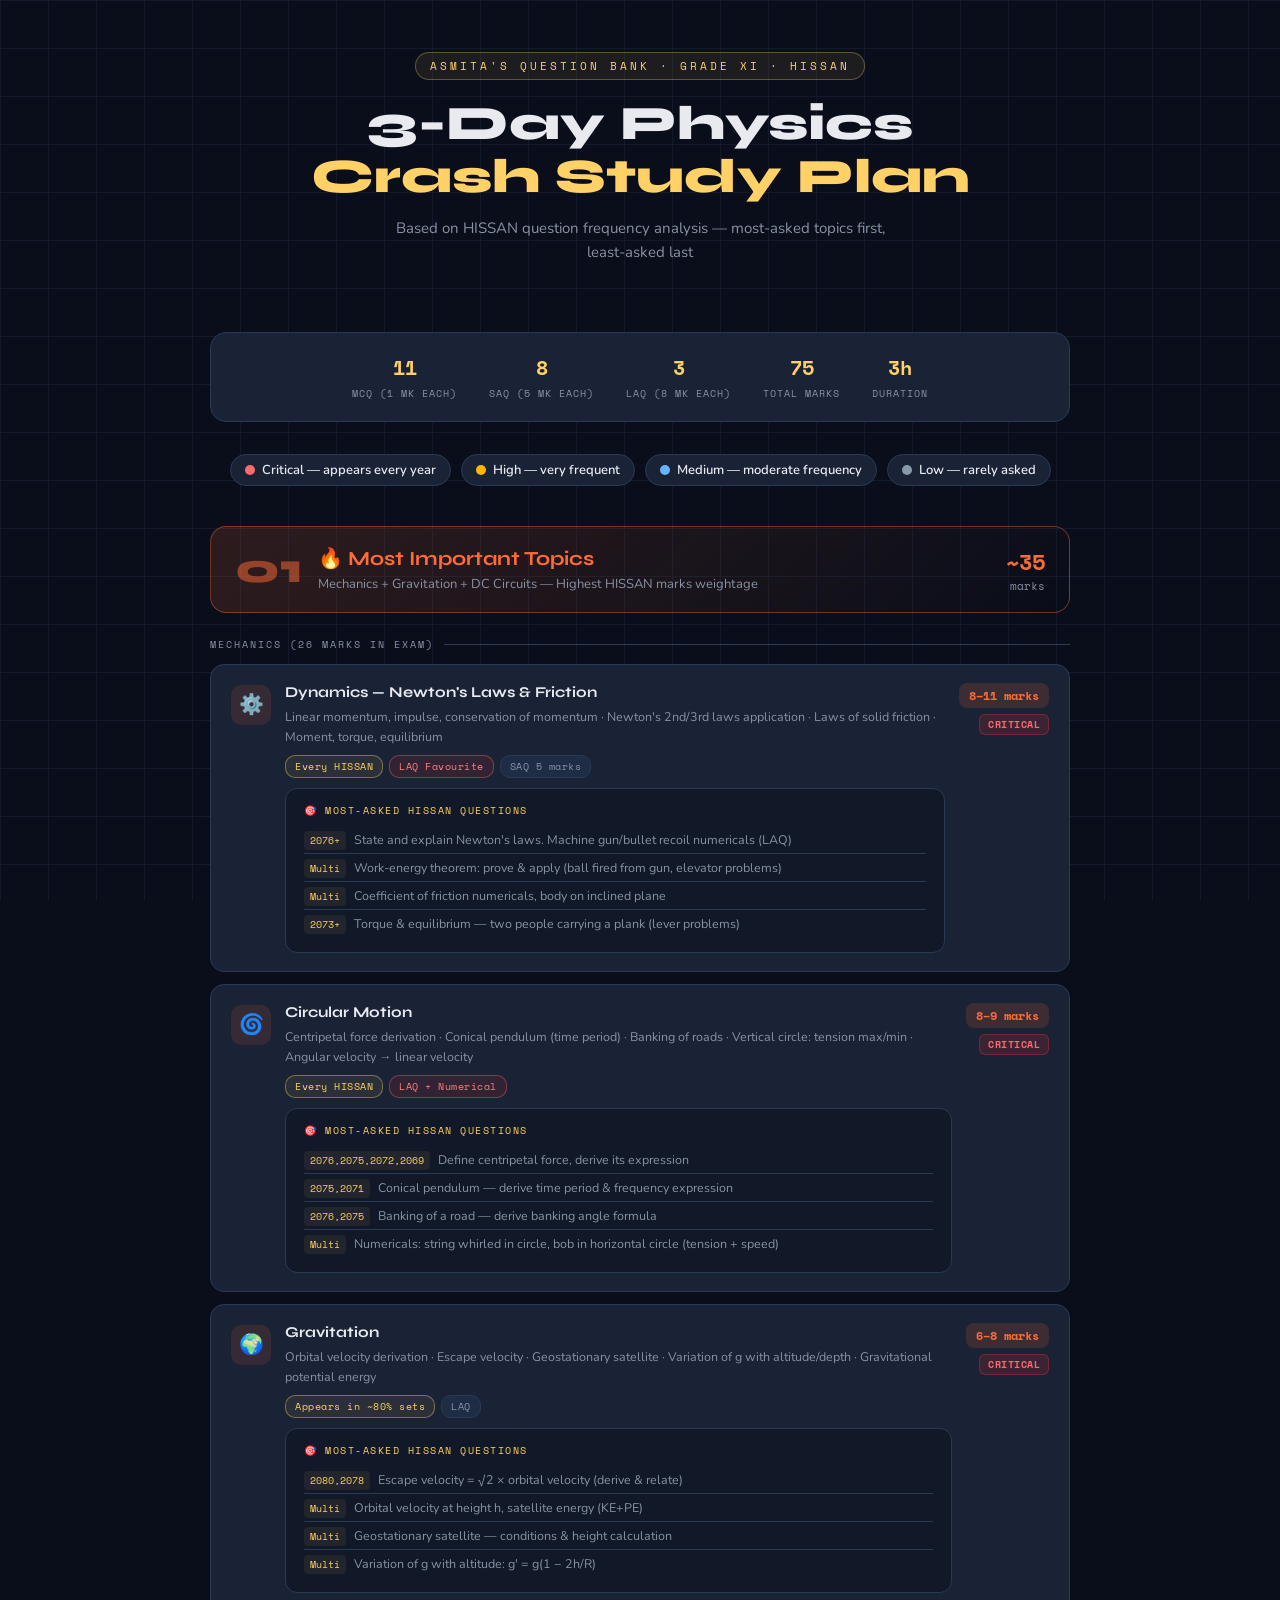
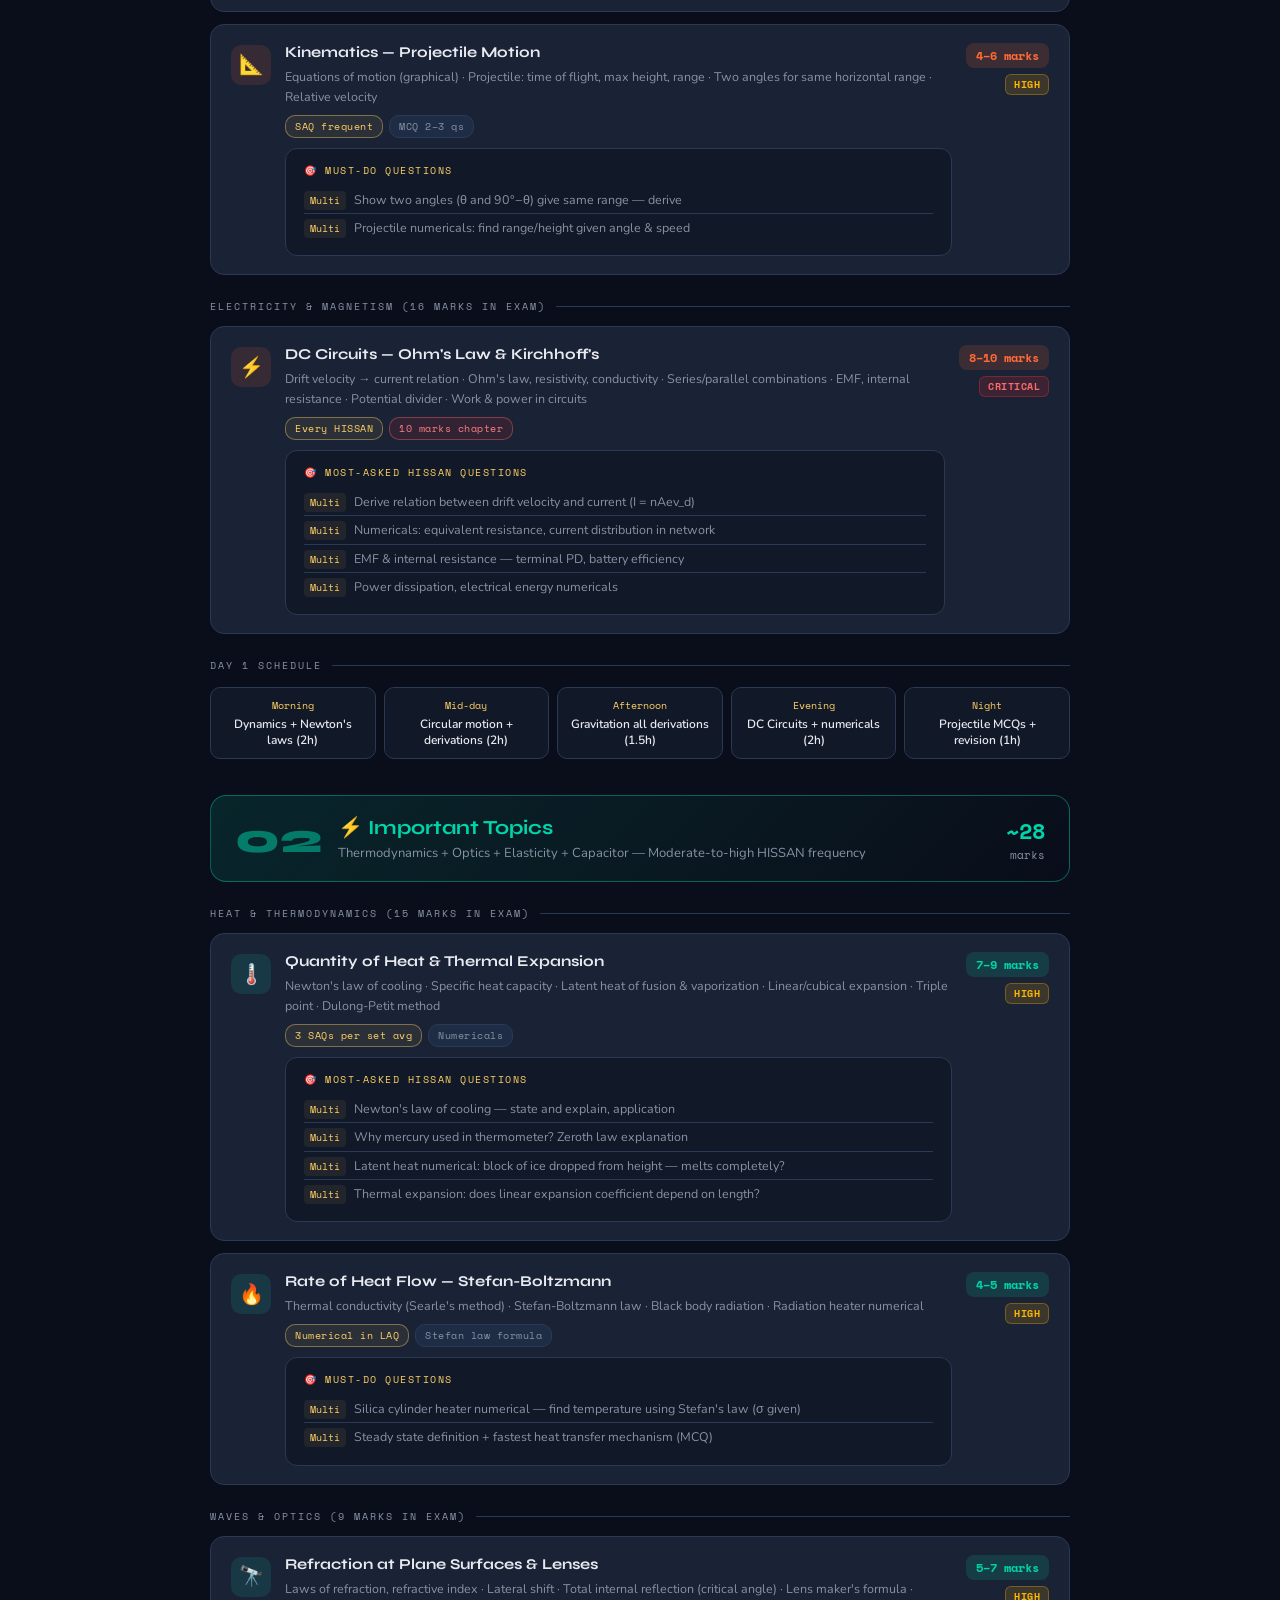
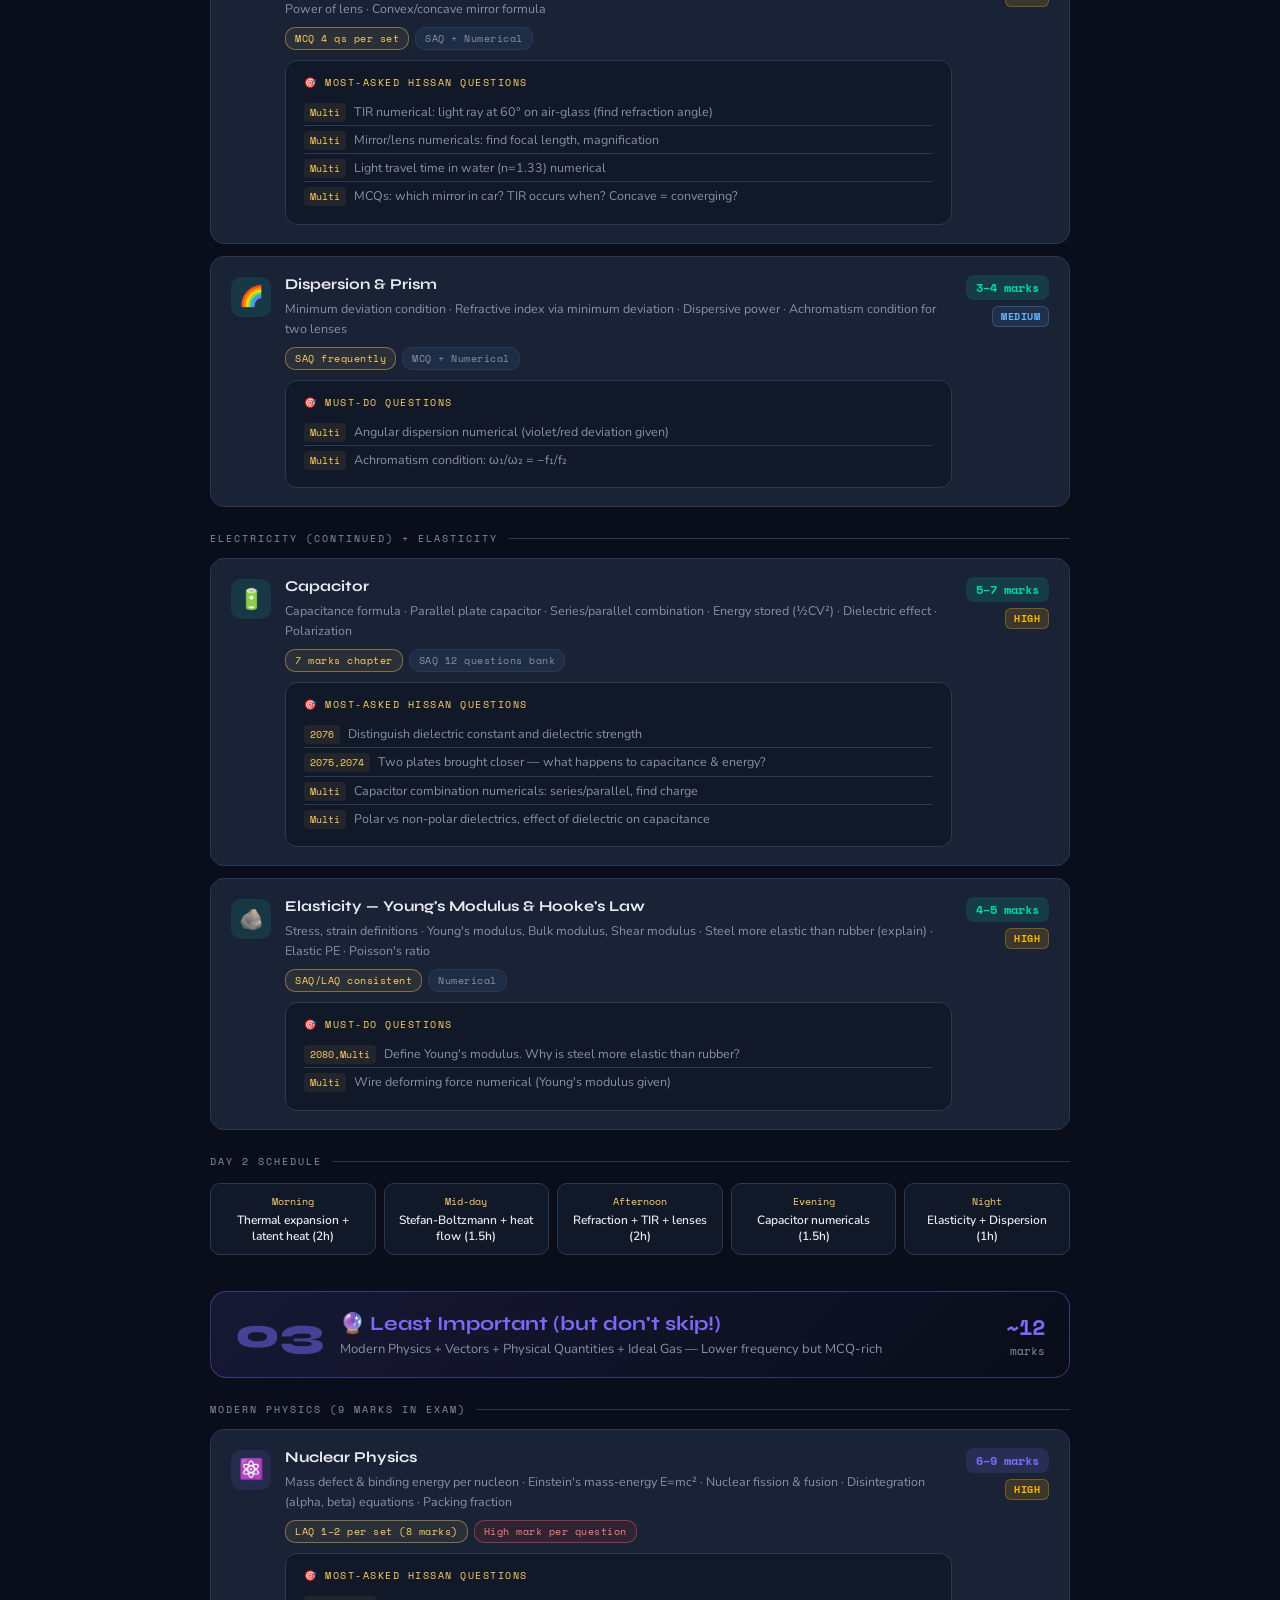
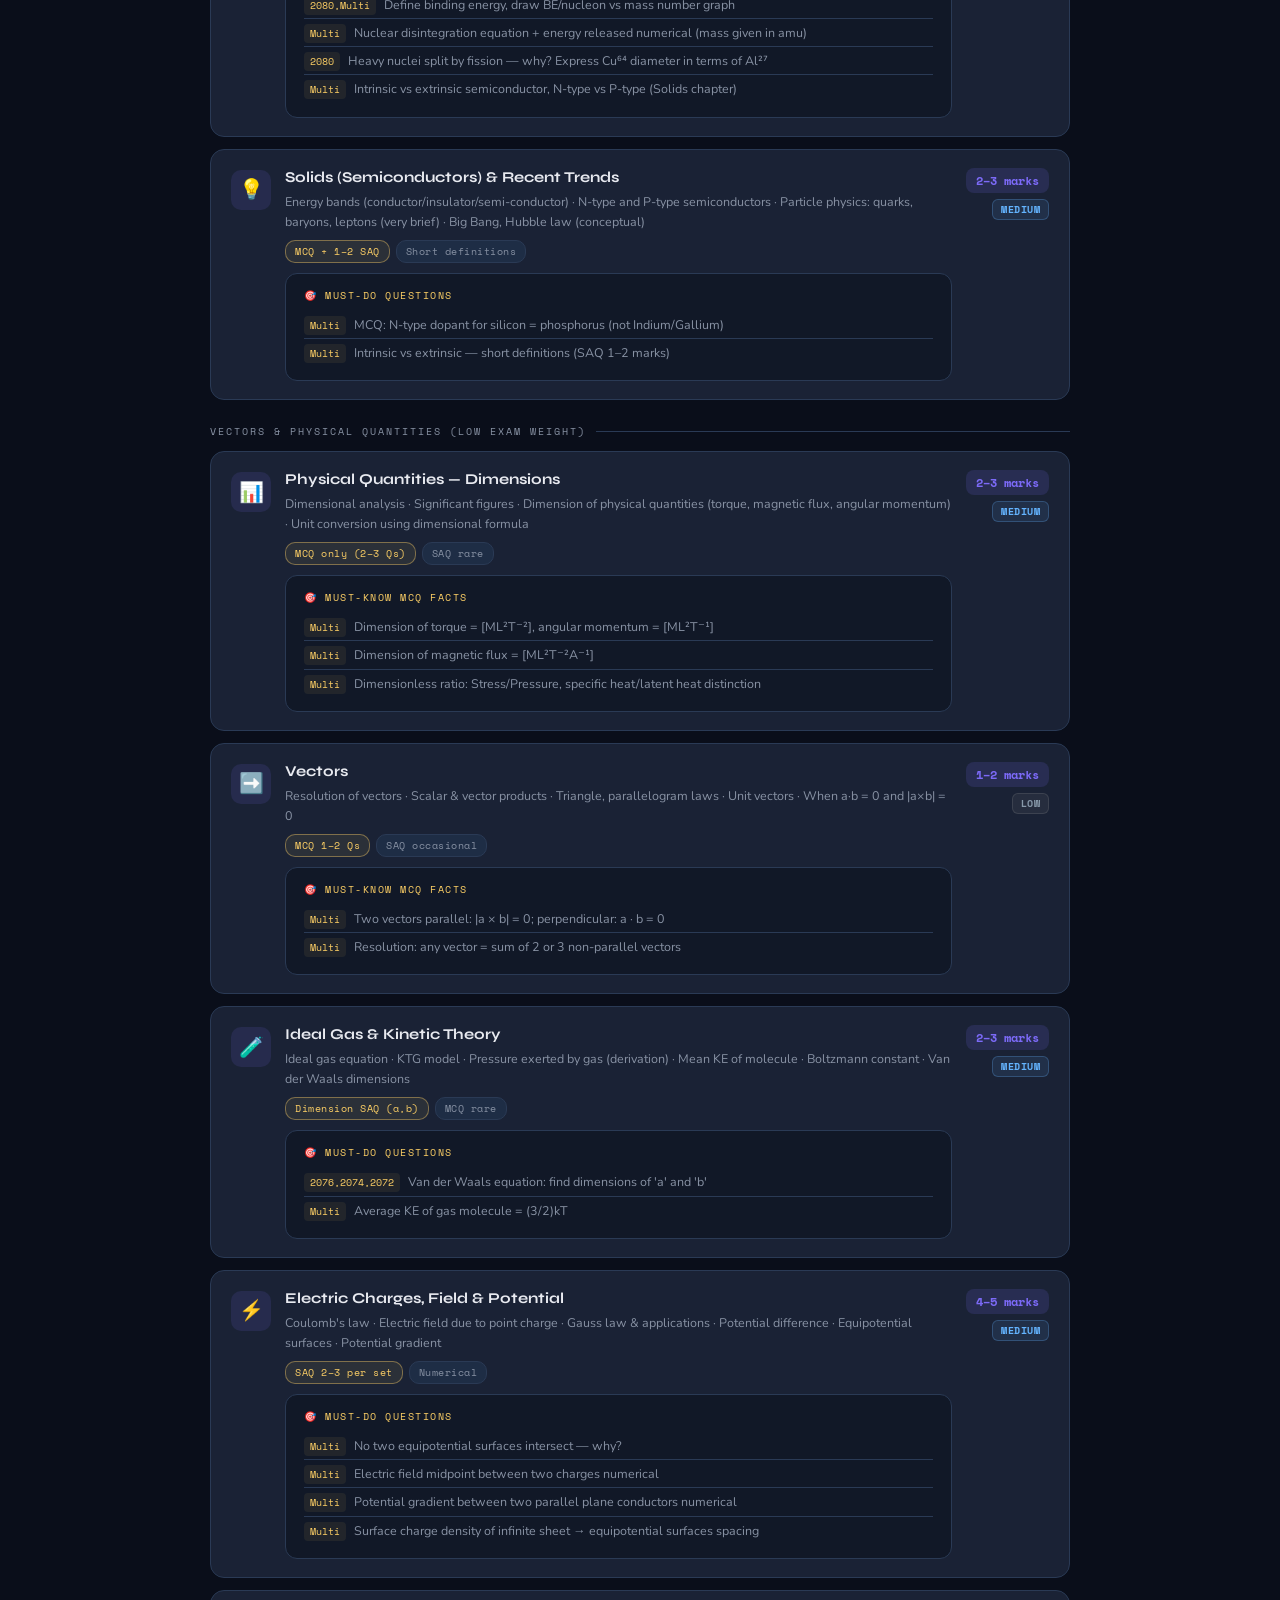
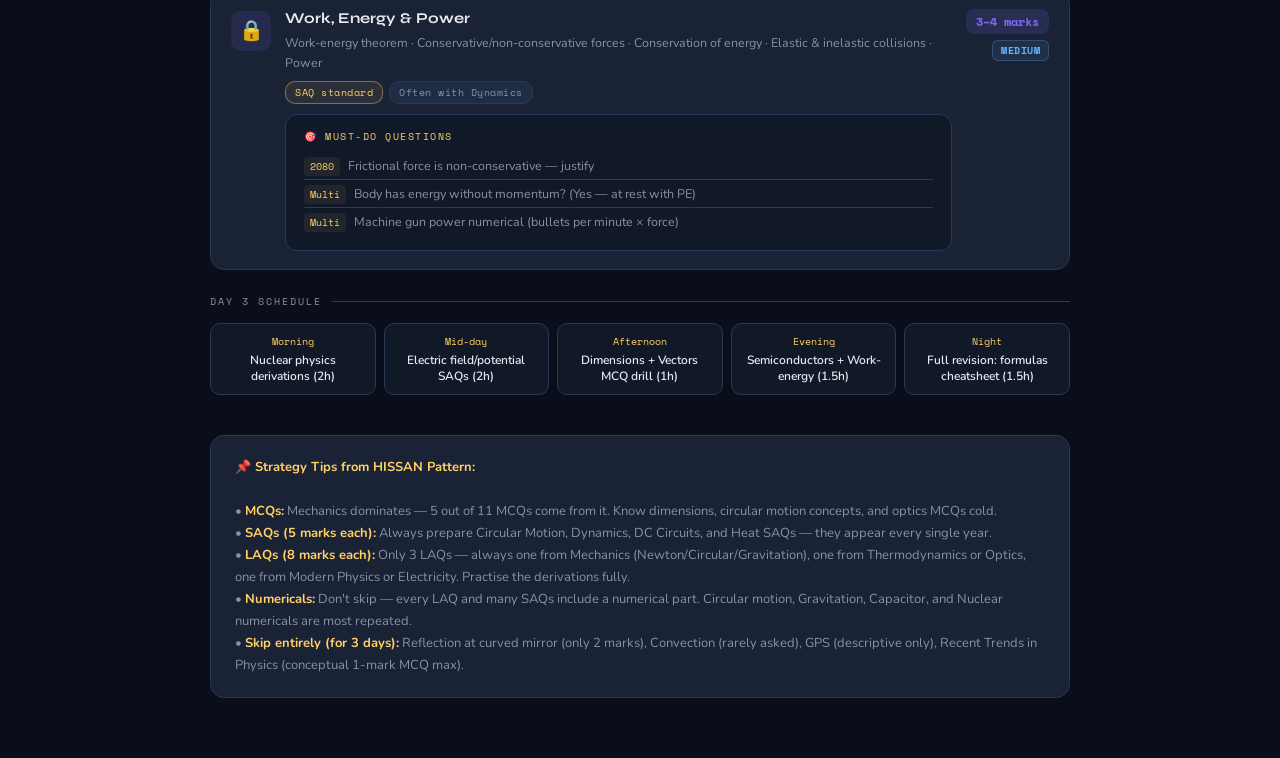
==== physics_3day_studyplan.html @ 69813472 "Add files via upload" ====
<!DOCTYPE html>
<html lang="en">
<head>
<meta charset="UTF-8">
<meta name="viewport" content="width=device-width, initial-scale=1.0">
<title>Physics 3-Day Study Plan — Grade 11 HISSAN</title>
<style>
  @import url('https://fonts.googleapis.com/css2?family=Syne:wght@400;600;700;800&family=Space+Mono:wght@400;700&family=Nunito:wght@400;600;700&display=swap');

  :root {
    --bg: #0a0e1a;
    --surface: #111827;
    --card: #1a2235;
    --border: #2a3a55;
    --accent-day1: #ff6b35;
    --accent-day2: #00d4aa;
    --accent-day3: #7c6af7;
    --yellow: #ffd166;
    --text: #e8eaf0;
    --muted: #8892a4;
    --tag-bg: #1e2d45;
    --glow1: rgba(255, 107, 53, 0.15);
    --glow2: rgba(0, 212, 170, 0.12);
    --glow3: rgba(124, 106, 247, 0.12);
  }

  * { margin: 0; padding: 0; box-sizing: border-box; }

  body {
    background: var(--bg);
    color: var(--text);
    font-family: 'Nunito', sans-serif;
    min-height: 100vh;
    overflow-x: hidden;
    padding-bottom: 60px;
  }

  /* Background grid */
  body::before {
    content: '';
    position: fixed;
    inset: 0;
    background-image:
      linear-gradient(var(--border) 1px, transparent 1px),
      linear-gradient(90deg, var(--border) 1px, transparent 1px);
    background-size: 48px 48px;
    opacity: 0.3;
    pointer-events: none;
    z-index: 0;
  }

  .container { position: relative; z-index: 1; max-width: 900px; margin: 0 auto; padding: 0 20px; }

  /* HEADER */
  header {
    text-align: center;
    padding: 52px 20px 36px;
  }

  .exam-label {
    display: inline-block;
    font-family: 'Space Mono', monospace;
    font-size: 11px;
    letter-spacing: 3px;
    text-transform: uppercase;
    color: var(--yellow);
    background: rgba(255,209,102,0.08);
    border: 1px solid rgba(255,209,102,0.3);
    padding: 5px 14px;
    border-radius: 20px;
    margin-bottom: 18px;
  }

  h1 {
    font-family: 'Syne', sans-serif;
    font-size: clamp(28px, 6vw, 48px);
    font-weight: 800;
    line-height: 1.1;
    color: var(--text);
    margin-bottom: 12px;
  }

  h1 span { color: var(--yellow); }

  .subtitle {
    color: var(--muted);
    font-size: 15px;
    max-width: 500px;
    margin: 0 auto;
    line-height: 1.6;
  }

  /* EXAM FORMAT STRIP */
  .format-strip {
    background: var(--card);
    border: 1px solid var(--border);
    border-radius: 16px;
    padding: 20px 28px;
    display: flex;
    flex-wrap: wrap;
    gap: 12px 32px;
    justify-content: center;
    margin: 32px 0;
    font-family: 'Space Mono', monospace;
    font-size: 12px;
  }

  .format-item { display: flex; flex-direction: column; align-items: center; gap: 4px; }
  .format-val { font-size: 20px; font-weight: 700; color: var(--yellow); }
  .format-lbl { color: var(--muted); font-size: 10px; letter-spacing: 1px; text-transform: uppercase; }

  /* PRIORITY LEGEND */
  .legend {
    display: flex;
    gap: 10px;
    justify-content: center;
    flex-wrap: wrap;
    margin-bottom: 40px;
  }

  .legend-item {
    display: flex;
    align-items: center;
    gap: 7px;
    background: var(--card);
    border: 1px solid var(--border);
    padding: 6px 14px;
    border-radius: 20px;
    font-size: 13px;
    font-weight: 600;
  }

  .dot {
    width: 10px;
    height: 10px;
    border-radius: 50%;
    flex-shrink: 0;
  }

  /* DAY SECTIONS */
  .day-section { margin-bottom: 36px; }

  .day-header {
    display: flex;
    align-items: center;
    gap: 16px;
    margin-bottom: 20px;
    padding: 18px 24px;
    border-radius: 16px;
    position: relative;
    overflow: hidden;
  }

  .day-header::before {
    content: '';
    position: absolute;
    inset: 0;
    border-radius: 16px;
    opacity: 0.08;
  }

  .day1 .day-header { background: linear-gradient(135deg, var(--glow1), transparent); border: 1px solid rgba(255,107,53,0.4); }
  .day2 .day-header { background: linear-gradient(135deg, var(--glow2), transparent); border: 1px solid rgba(0,212,170,0.4); }
  .day3 .day-header { background: linear-gradient(135deg, var(--glow3), transparent); border: 1px solid rgba(124,106,247,0.4); }

  .day-num {
    font-family: 'Syne', sans-serif;
    font-size: 42px;
    font-weight: 800;
    line-height: 1;
    opacity: 0.5;
  }

  .day1 .day-num { color: var(--accent-day1); }
  .day2 .day-num { color: var(--accent-day2); }
  .day3 .day-num { color: var(--accent-day3); }

  .day-info { flex: 1; }

  .day-title {
    font-family: 'Syne', sans-serif;
    font-size: 20px;
    font-weight: 700;
    margin-bottom: 4px;
  }

  .day1 .day-title { color: var(--accent-day1); }
  .day2 .day-title { color: var(--accent-day2); }
  .day3 .day-title { color: var(--accent-day3); }

  .day-desc { color: var(--muted); font-size: 13px; }

  .day-marks {
    font-family: 'Space Mono', monospace;
    font-size: 11px;
    text-align: right;
    color: var(--muted);
  }

  .day-marks strong { font-size: 22px; display: block; }
  .day1 .day-marks strong { color: var(--accent-day1); }
  .day2 .day-marks strong { color: var(--accent-day2); }
  .day3 .day-marks strong { color: var(--accent-day3); }

  /* TOPIC CARDS */
  .topics-grid { display: flex; flex-direction: column; gap: 12px; }

  .topic-card {
    background: var(--card);
    border: 1px solid var(--border);
    border-radius: 14px;
    padding: 18px 20px;
    display: grid;
    grid-template-columns: auto 1fr auto;
    gap: 14px;
    align-items: start;
    transition: border-color 0.2s, transform 0.2s;
    cursor: default;
  }

  .topic-card:hover { transform: translateX(4px); }

  .day1 .topic-card:hover { border-color: rgba(255,107,53,0.5); }
  .day2 .topic-card:hover { border-color: rgba(0,212,170,0.5); }
  .day3 .topic-card:hover { border-color: rgba(124,106,247,0.5); }

  .topic-icon {
    width: 40px;
    height: 40px;
    border-radius: 10px;
    display: flex;
    align-items: center;
    justify-content: center;
    font-size: 20px;
    flex-shrink: 0;
    margin-top: 2px;
  }

  .day1 .topic-icon { background: rgba(255,107,53,0.12); }
  .day2 .topic-icon { background: rgba(0,212,170,0.12); }
  .day3 .topic-icon { background: rgba(124,106,247,0.12); }

  .topic-body {}

  .topic-name {
    font-family: 'Syne', sans-serif;
    font-weight: 700;
    font-size: 15px;
    margin-bottom: 6px;
    color: var(--text);
  }

  .topic-subtopics {
    font-size: 12.5px;
    color: var(--muted);
    line-height: 1.6;
    margin-bottom: 8px;
  }

  .tags { display: flex; flex-wrap: wrap; gap: 6px; }

  .tag {
    font-family: 'Space Mono', monospace;
    font-size: 10px;
    padding: 3px 9px;
    border-radius: 10px;
    background: var(--tag-bg);
    border: 1px solid var(--border);
    color: var(--muted);
    letter-spacing: 0.5px;
  }

  .tag.hissan {
    background: rgba(255,209,102,0.08);
    border-color: rgba(255,209,102,0.4);
    color: var(--yellow);
  }

  .tag.hot { background: rgba(255,50,50,0.1); border-color: rgba(255,100,100,0.4); color: #ff8080; }

  .topic-right {
    text-align: right;
    flex-shrink: 0;
    display: flex;
    flex-direction: column;
    gap: 6px;
    align-items: flex-end;
  }

  .marks-badge {
    font-family: 'Space Mono', monospace;
    font-size: 12px;
    padding: 4px 10px;
    border-radius: 8px;
    font-weight: 700;
    white-space: nowrap;
  }

  .day1 .marks-badge { background: rgba(255,107,53,0.15); color: var(--accent-day1); }
  .day2 .marks-badge { background: rgba(0,212,170,0.15); color: var(--accent-day2); }
  .day3 .marks-badge { background: rgba(124,106,247,0.15); color: var(--accent-day3); }

  .priority-pill {
    font-size: 10px;
    font-weight: 700;
    font-family: 'Space Mono', monospace;
    padding: 2px 8px;
    border-radius: 6px;
    text-transform: uppercase;
    letter-spacing: 0.5px;
  }

  .p-critical { background: rgba(255,50,50,0.15); color: #ff6b6b; border: 1px solid rgba(255,50,50,0.3); }
  .p-high { background: rgba(255,180,0,0.15); color: #ffb800; border: 1px solid rgba(255,180,0,0.3); }
  .p-medium { background: rgba(100,180,255,0.1); color: #64b4ff; border: 1px solid rgba(100,180,255,0.25); }
  .p-low { background: rgba(150,150,150,0.1); color: #8899aa; border: 1px solid rgba(150,150,150,0.2); }

  /* QUESTION BOX */
  .q-focus-box {
    background: var(--surface);
    border: 1px solid var(--border);
    border-radius: 12px;
    padding: 14px 18px;
    margin-top: 10px;
  }

  .q-focus-title {
    font-family: 'Space Mono', monospace;
    font-size: 10px;
    text-transform: uppercase;
    letter-spacing: 1.5px;
    color: var(--yellow);
    margin-bottom: 8px;
  }

  .q-item {
    font-size: 12.5px;
    color: var(--muted);
    line-height: 1.7;
    padding: 3px 0;
    border-bottom: 1px solid var(--border);
    display: flex;
    align-items: baseline;
    gap: 8px;
  }

  .q-item:last-child { border-bottom: none; }

  .q-year {
    font-family: 'Space Mono', monospace;
    font-size: 10px;
    color: var(--yellow);
    background: rgba(255,209,102,0.07);
    padding: 1px 6px;
    border-radius: 4px;
    white-space: nowrap;
    flex-shrink: 0;
  }

  /* SCHEDULE BLOCK */
  .schedule-bar {
    display: grid;
    grid-template-columns: repeat(auto-fit, minmax(120px, 1fr));
    gap: 8px;
    margin-top: 14px;
  }

  .time-slot {
    background: var(--surface);
    border: 1px solid var(--border);
    border-radius: 10px;
    padding: 10px 12px;
    font-size: 12px;
    text-align: center;
  }

  .time-slot .time { font-family: 'Space Mono', monospace; font-size: 10px; color: var(--yellow); margin-bottom: 3px; }
  .time-slot .act { color: var(--text); font-weight: 600; }

  /* SECTION DIVIDER */
  .section-label {
    font-family: 'Space Mono', monospace;
    font-size: 10px;
    letter-spacing: 2px;
    text-transform: uppercase;
    color: var(--muted);
    margin: 24px 0 12px;
    display: flex;
    align-items: center;
    gap: 10px;
  }

  .section-label::after {
    content: '';
    flex: 1;
    height: 1px;
    background: var(--border);
  }

  /* FOOTER NOTE */
  .footer-note {
    background: var(--card);
    border: 1px solid var(--border);
    border-radius: 14px;
    padding: 20px 24px;
    margin-top: 40px;
    font-size: 13px;
    color: var(--muted);
    line-height: 1.7;
  }

  .footer-note strong { color: var(--yellow); }

  @media (max-width: 600px) {
    .topic-card { grid-template-columns: auto 1fr; }
    .topic-right { grid-column: 2; flex-direction: row; align-items: center; justify-content: flex-start; }
    .day-marks { display: none; }
    .schedule-bar { grid-template-columns: 1fr 1fr; }
  }
</style>
</head>
<body>
<div class="container">

  <!-- HEADER -->
  <header>
    <div class="exam-label">Asmita's Question Bank · Grade XI · HISSAN</div>
    <h1>3-Day Physics<br><span>Crash Study Plan</span></h1>
    <p class="subtitle">Based on HISSAN question frequency analysis — most-asked topics first, least-asked last</p>
  </header>

  <!-- EXAM FORMAT -->
  <div class="format-strip">
    <div class="format-item"><div class="format-val">11</div><div class="format-lbl">MCQ (1 mk each)</div></div>
    <div class="format-item"><div class="format-val">8</div><div class="format-lbl">SAQ (5 mk each)</div></div>
    <div class="format-item"><div class="format-val">3</div><div class="format-lbl">LAQ (8 mk each)</div></div>
    <div class="format-item"><div class="format-val">75</div><div class="format-lbl">Total Marks</div></div>
    <div class="format-item"><div class="format-val">3h</div><div class="format-lbl">Duration</div></div>
  </div>

  <!-- LEGEND -->
  <div class="legend">
    <div class="legend-item"><div class="dot" style="background:#ff6b6b"></div>Critical — appears every year</div>
    <div class="legend-item"><div class="dot" style="background:#ffb800"></div>High — very frequent</div>
    <div class="legend-item"><div class="dot" style="background:#64b4ff"></div>Medium — moderate frequency</div>
    <div class="legend-item"><div class="dot" style="background:#8899aa"></div>Low — rarely asked</div>
  </div>

  <!-- ====== DAY 1 ====== -->
  <div class="day-section day1">
    <div class="day-header">
      <div class="day-num">01</div>
      <div class="day-info">
        <div class="day-title">🔥 Most Important Topics</div>
        <div class="day-desc">Mechanics + Gravitation + DC Circuits — Highest HISSAN marks weightage</div>
      </div>
      <div class="day-marks"><strong>~35</strong> marks</div>
    </div>

    <div class="section-label">Mechanics (26 marks in exam)</div>
    <div class="topics-grid">

      <div class="topic-card">
        <div class="topic-icon">⚙️</div>
        <div class="topic-body">
          <div class="topic-name">Dynamics — Newton's Laws & Friction</div>
          <div class="topic-subtopics">Linear momentum, impulse, conservation of momentum · Newton's 2nd/3rd laws application · Laws of solid friction · Moment, torque, equilibrium</div>
          <div class="tags">
            <span class="tag hissan">Every HISSAN</span>
            <span class="tag hot">LAQ Favourite</span>
            <span class="tag">SAQ 5 marks</span>
          </div>
          <div class="q-focus-box">
            <div class="q-focus-title">🎯 Most-asked HISSAN questions</div>
            <div class="q-item"><span class="q-year">2076+</span>State and explain Newton's laws. Machine gun/bullet recoil numericals (LAQ)</div>
            <div class="q-item"><span class="q-year">Multi</span>Work-energy theorem: prove & apply (ball fired from gun, elevator problems)</div>
            <div class="q-item"><span class="q-year">Multi</span>Coefficient of friction numericals, body on inclined plane</div>
            <div class="q-item"><span class="q-year">2073+</span>Torque & equilibrium — two people carrying a plank (lever problems)</div>
          </div>
        </div>
        <div class="topic-right">
          <div class="marks-badge">8–11 marks</div>
          <div class="priority-pill p-critical">CRITICAL</div>
        </div>
      </div>

      <div class="topic-card">
        <div class="topic-icon">🌀</div>
        <div class="topic-body">
          <div class="topic-name">Circular Motion</div>
          <div class="topic-subtopics">Centripetal force derivation · Conical pendulum (time period) · Banking of roads · Vertical circle: tension max/min · Angular velocity → linear velocity</div>
          <div class="tags">
            <span class="tag hissan">Every HISSAN</span>
            <span class="tag hot">LAQ + Numerical</span>
          </div>
          <div class="q-focus-box">
            <div class="q-focus-title">🎯 Most-asked HISSAN questions</div>
            <div class="q-item"><span class="q-year">2076,2075,2072,2069</span>Define centripetal force, derive its expression</div>
            <div class="q-item"><span class="q-year">2075,2071</span>Conical pendulum — derive time period & frequency expression</div>
            <div class="q-item"><span class="q-year">2076,2075</span>Banking of a road — derive banking angle formula</div>
            <div class="q-item"><span class="q-year">Multi</span>Numericals: string whirled in circle, bob in horizontal circle (tension + speed)</div>
          </div>
        </div>
        <div class="topic-right">
          <div class="marks-badge">8–9 marks</div>
          <div class="priority-pill p-critical">CRITICAL</div>
        </div>
      </div>

      <div class="topic-card">
        <div class="topic-icon">🌍</div>
        <div class="topic-body">
          <div class="topic-name">Gravitation</div>
          <div class="topic-subtopics">Orbital velocity derivation · Escape velocity · Geostationary satellite · Variation of g with altitude/depth · Gravitational potential energy</div>
          <div class="tags">
            <span class="tag hissan">Appears in ~80% sets</span>
            <span class="tag">LAQ</span>
          </div>
          <div class="q-focus-box">
            <div class="q-focus-title">🎯 Most-asked HISSAN questions</div>
            <div class="q-item"><span class="q-year">2080,2078</span>Escape velocity = √2 × orbital velocity (derive & relate)</div>
            <div class="q-item"><span class="q-year">Multi</span>Orbital velocity at height h, satellite energy (KE+PE)</div>
            <div class="q-item"><span class="q-year">Multi</span>Geostationary satellite — conditions & height calculation</div>
            <div class="q-item"><span class="q-year">Multi</span>Variation of g with altitude: g' = g(1 − 2h/R)</div>
          </div>
        </div>
        <div class="topic-right">
          <div class="marks-badge">6–8 marks</div>
          <div class="priority-pill p-critical">CRITICAL</div>
        </div>
      </div>

      <div class="topic-card">
        <div class="topic-icon">📐</div>
        <div class="topic-body">
          <div class="topic-name">Kinematics — Projectile Motion</div>
          <div class="topic-subtopics">Equations of motion (graphical) · Projectile: time of flight, max height, range · Two angles for same horizontal range · Relative velocity</div>
          <div class="tags">
            <span class="tag hissan">SAQ frequent</span>
            <span class="tag">MCQ 2–3 qs</span>
          </div>
          <div class="q-focus-box">
            <div class="q-focus-title">🎯 Must-do questions</div>
            <div class="q-item"><span class="q-year">Multi</span>Show two angles (θ and 90°−θ) give same range — derive</div>
            <div class="q-item"><span class="q-year">Multi</span>Projectile numericals: find range/height given angle & speed</div>
          </div>
        </div>
        <div class="topic-right">
          <div class="marks-badge">4–6 marks</div>
          <div class="priority-pill p-high">HIGH</div>
        </div>
      </div>

    </div>

    <div class="section-label">Electricity & Magnetism (16 marks in exam)</div>
    <div class="topics-grid">

      <div class="topic-card">
        <div class="topic-icon">⚡</div>
        <div class="topic-body">
          <div class="topic-name">DC Circuits — Ohm's Law & Kirchhoff's</div>
          <div class="topic-subtopics">Drift velocity → current relation · Ohm's law, resistivity, conductivity · Series/parallel combinations · EMF, internal resistance · Potential divider · Work & power in circuits</div>
          <div class="tags">
            <span class="tag hissan">Every HISSAN</span>
            <span class="tag hot">10 marks chapter</span>
          </div>
          <div class="q-focus-box">
            <div class="q-focus-title">🎯 Most-asked HISSAN questions</div>
            <div class="q-item"><span class="q-year">Multi</span>Derive relation between drift velocity and current (I = nAev_d)</div>
            <div class="q-item"><span class="q-year">Multi</span>Numericals: equivalent resistance, current distribution in network</div>
            <div class="q-item"><span class="q-year">Multi</span>EMF & internal resistance — terminal PD, battery efficiency</div>
            <div class="q-item"><span class="q-year">Multi</span>Power dissipation, electrical energy numericals</div>
          </div>
        </div>
        <div class="topic-right">
          <div class="marks-badge">8–10 marks</div>
          <div class="priority-pill p-critical">CRITICAL</div>
        </div>
      </div>

    </div>

    <div class="section-label">Day 1 Schedule</div>
    <div class="schedule-bar">
      <div class="time-slot"><div class="time">Morning</div><div class="act">Dynamics + Newton's laws (2h)</div></div>
      <div class="time-slot"><div class="time">Mid-day</div><div class="act">Circular motion + derivations (2h)</div></div>
      <div class="time-slot"><div class="time">Afternoon</div><div class="act">Gravitation all derivations (1.5h)</div></div>
      <div class="time-slot"><div class="time">Evening</div><div class="act">DC Circuits + numericals (2h)</div></div>
      <div class="time-slot"><div class="time">Night</div><div class="act">Projectile MCQs + revision (1h)</div></div>
    </div>

  </div>

  <!-- ====== DAY 2 ====== -->
  <div class="day-section day2">
    <div class="day-header">
      <div class="day-num">02</div>
      <div class="day-info">
        <div class="day-title">⚡ Important Topics</div>
        <div class="day-desc">Thermodynamics + Optics + Elasticity + Capacitor — Moderate-to-high HISSAN frequency</div>
      </div>
      <div class="day-marks"><strong>~28</strong> marks</div>
    </div>

    <div class="section-label">Heat & Thermodynamics (15 marks in exam)</div>
    <div class="topics-grid">

      <div class="topic-card">
        <div class="topic-icon">🌡️</div>
        <div class="topic-body">
          <div class="topic-name">Quantity of Heat & Thermal Expansion</div>
          <div class="topic-subtopics">Newton's law of cooling · Specific heat capacity · Latent heat of fusion & vaporization · Linear/cubical expansion · Triple point · Dulong-Petit method</div>
          <div class="tags">
            <span class="tag hissan">3 SAQs per set avg</span>
            <span class="tag">Numericals</span>
          </div>
          <div class="q-focus-box">
            <div class="q-focus-title">🎯 Most-asked HISSAN questions</div>
            <div class="q-item"><span class="q-year">Multi</span>Newton's law of cooling — state and explain, application</div>
            <div class="q-item"><span class="q-year">Multi</span>Why mercury used in thermometer? Zeroth law explanation</div>
            <div class="q-item"><span class="q-year">Multi</span>Latent heat numerical: block of ice dropped from height — melts completely?</div>
            <div class="q-item"><span class="q-year">Multi</span>Thermal expansion: does linear expansion coefficient depend on length?</div>
          </div>
        </div>
        <div class="topic-right">
          <div class="marks-badge">7–9 marks</div>
          <div class="priority-pill p-high">HIGH</div>
        </div>
      </div>

      <div class="topic-card">
        <div class="topic-icon">🔥</div>
        <div class="topic-body">
          <div class="topic-name">Rate of Heat Flow — Stefan-Boltzmann</div>
          <div class="topic-subtopics">Thermal conductivity (Searle's method) · Stefan-Boltzmann law · Black body radiation · Radiation heater numerical</div>
          <div class="tags">
            <span class="tag hissan">Numerical in LAQ</span>
            <span class="tag">Stefan law formula</span>
          </div>
          <div class="q-focus-box">
            <div class="q-focus-title">🎯 Must-do questions</div>
            <div class="q-item"><span class="q-year">Multi</span>Silica cylinder heater numerical — find temperature using Stefan's law (σ given)</div>
            <div class="q-item"><span class="q-year">Multi</span>Steady state definition + fastest heat transfer mechanism (MCQ)</div>
          </div>
        </div>
        <div class="topic-right">
          <div class="marks-badge">4–5 marks</div>
          <div class="priority-pill p-high">HIGH</div>
        </div>
      </div>

    </div>

    <div class="section-label">Waves & Optics (9 marks in exam)</div>
    <div class="topics-grid">

      <div class="topic-card">
        <div class="topic-icon">🔭</div>
        <div class="topic-body">
          <div class="topic-name">Refraction at Plane Surfaces & Lenses</div>
          <div class="topic-subtopics">Laws of refraction, refractive index · Lateral shift · Total internal reflection (critical angle) · Lens maker's formula · Power of lens · Convex/concave mirror formula</div>
          <div class="tags">
            <span class="tag hissan">MCQ 4 qs per set</span>
            <span class="tag">SAQ + Numerical</span>
          </div>
          <div class="q-focus-box">
            <div class="q-focus-title">🎯 Most-asked HISSAN questions</div>
            <div class="q-item"><span class="q-year">Multi</span>TIR numerical: light ray at 60° on air-glass (find refraction angle)</div>
            <div class="q-item"><span class="q-year">Multi</span>Mirror/lens numericals: find focal length, magnification</div>
            <div class="q-item"><span class="q-year">Multi</span>Light travel time in water (n=1.33) numerical</div>
            <div class="q-item"><span class="q-year">Multi</span>MCQs: which mirror in car? TIR occurs when? Concave = converging?</div>
          </div>
        </div>
        <div class="topic-right">
          <div class="marks-badge">5–7 marks</div>
          <div class="priority-pill p-high">HIGH</div>
        </div>
      </div>

      <div class="topic-card">
        <div class="topic-icon">🌈</div>
        <div class="topic-body">
          <div class="topic-name">Dispersion & Prism</div>
          <div class="topic-subtopics">Minimum deviation condition · Refractive index via minimum deviation · Dispersive power · Achromatism condition for two lenses</div>
          <div class="tags">
            <span class="tag hissan">SAQ frequently</span>
            <span class="tag">MCQ + Numerical</span>
          </div>
          <div class="q-focus-box">
            <div class="q-focus-title">🎯 Must-do questions</div>
            <div class="q-item"><span class="q-year">Multi</span>Angular dispersion numerical (violet/red deviation given)</div>
            <div class="q-item"><span class="q-year">Multi</span>Achromatism condition: ω₁/ω₂ = −f₁/f₂</div>
          </div>
        </div>
        <div class="topic-right">
          <div class="marks-badge">3–4 marks</div>
          <div class="priority-pill p-medium">MEDIUM</div>
        </div>
      </div>

    </div>

    <div class="section-label">Electricity (continued) + Elasticity</div>
    <div class="topics-grid">

      <div class="topic-card">
        <div class="topic-icon">🔋</div>
        <div class="topic-body">
          <div class="topic-name">Capacitor</div>
          <div class="topic-subtopics">Capacitance formula · Parallel plate capacitor · Series/parallel combination · Energy stored (½CV²) · Dielectric effect · Polarization</div>
          <div class="tags">
            <span class="tag hissan">7 marks chapter</span>
            <span class="tag">SAQ 12 questions bank</span>
          </div>
          <div class="q-focus-box">
            <div class="q-focus-title">🎯 Most-asked HISSAN questions</div>
            <div class="q-item"><span class="q-year">2076</span>Distinguish dielectric constant and dielectric strength</div>
            <div class="q-item"><span class="q-year">2075,2074</span>Two plates brought closer — what happens to capacitance & energy?</div>
            <div class="q-item"><span class="q-year">Multi</span>Capacitor combination numericals: series/parallel, find charge</div>
            <div class="q-item"><span class="q-year">Multi</span>Polar vs non-polar dielectrics, effect of dielectric on capacitance</div>
          </div>
        </div>
        <div class="topic-right">
          <div class="marks-badge">5–7 marks</div>
          <div class="priority-pill p-high">HIGH</div>
        </div>
      </div>

      <div class="topic-card">
        <div class="topic-icon">🪨</div>
        <div class="topic-body">
          <div class="topic-name">Elasticity — Young's Modulus & Hooke's Law</div>
          <div class="topic-subtopics">Stress, strain definitions · Young's modulus, Bulk modulus, Shear modulus · Steel more elastic than rubber (explain) · Elastic PE · Poisson's ratio</div>
          <div class="tags">
            <span class="tag hissan">SAQ/LAQ consistent</span>
            <span class="tag">Numerical</span>
          </div>
          <div class="q-focus-box">
            <div class="q-focus-title">🎯 Must-do questions</div>
            <div class="q-item"><span class="q-year">2080,Multi</span>Define Young's modulus. Why is steel more elastic than rubber?</div>
            <div class="q-item"><span class="q-year">Multi</span>Wire deforming force numerical (Young's modulus given)</div>
          </div>
        </div>
        <div class="topic-right">
          <div class="marks-badge">4–5 marks</div>
          <div class="priority-pill p-high">HIGH</div>
        </div>
      </div>

    </div>

    <div class="section-label">Day 2 Schedule</div>
    <div class="schedule-bar">
      <div class="time-slot"><div class="time">Morning</div><div class="act">Thermal expansion + latent heat (2h)</div></div>
      <div class="time-slot"><div class="time">Mid-day</div><div class="act">Stefan-Boltzmann + heat flow (1.5h)</div></div>
      <div class="time-slot"><div class="time">Afternoon</div><div class="act">Refraction + TIR + lenses (2h)</div></div>
      <div class="time-slot"><div class="time">Evening</div><div class="act">Capacitor numericals (1.5h)</div></div>
      <div class="time-slot"><div class="time">Night</div><div class="act">Elasticity + Dispersion (1h)</div></div>
    </div>

  </div>

  <!-- ====== DAY 3 ====== -->
  <div class="day-section day3">
    <div class="day-header">
      <div class="day-num">03</div>
      <div class="day-info">
        <div class="day-title">🔮 Least Important (but don't skip!)</div>
        <div class="day-desc">Modern Physics + Vectors + Physical Quantities + Ideal Gas — Lower frequency but MCQ-rich</div>
      </div>
      <div class="day-marks"><strong>~12</strong> marks</div>
    </div>

    <div class="section-label">Modern Physics (9 marks in exam)</div>
    <div class="topics-grid">

      <div class="topic-card">
        <div class="topic-icon">⚛️</div>
        <div class="topic-body">
          <div class="topic-name">Nuclear Physics</div>
          <div class="topic-subtopics">Mass defect & binding energy per nucleon · Einstein's mass-energy E=mc² · Nuclear fission & fusion · Disintegration (alpha, beta) equations · Packing fraction</div>
          <div class="tags">
            <span class="tag hissan">LAQ 1–2 per set (8 marks)</span>
            <span class="tag hot">High mark per question</span>
          </div>
          <div class="q-focus-box">
            <div class="q-focus-title">🎯 Most-asked HISSAN questions</div>
            <div class="q-item"><span class="q-year">2080,Multi</span>Define binding energy, draw BE/nucleon vs mass number graph</div>
            <div class="q-item"><span class="q-year">Multi</span>Nuclear disintegration equation + energy released numerical (mass given in amu)</div>
            <div class="q-item"><span class="q-year">2080</span>Heavy nuclei split by fission — why? Express Cu⁶⁴ diameter in terms of Al²⁷</div>
            <div class="q-item"><span class="q-year">Multi</span>Intrinsic vs extrinsic semiconductor, N-type vs P-type (Solids chapter)</div>
          </div>
        </div>
        <div class="topic-right">
          <div class="marks-badge">6–9 marks</div>
          <div class="priority-pill p-high">HIGH</div>
        </div>
      </div>

      <div class="topic-card">
        <div class="topic-icon">💡</div>
        <div class="topic-body">
          <div class="topic-name">Solids (Semiconductors) & Recent Trends</div>
          <div class="topic-subtopics">Energy bands (conductor/insulator/semi-conductor) · N-type and P-type semiconductors · Particle physics: quarks, baryons, leptons (very brief) · Big Bang, Hubble law (conceptual)</div>
          <div class="tags">
            <span class="tag hissan">MCQ + 1–2 SAQ</span>
            <span class="tag">Short definitions</span>
          </div>
          <div class="q-focus-box">
            <div class="q-focus-title">🎯 Must-do questions</div>
            <div class="q-item"><span class="q-year">Multi</span>MCQ: N-type dopant for silicon = phosphorus (not Indium/Gallium)</div>
            <div class="q-item"><span class="q-year">Multi</span>Intrinsic vs extrinsic — short definitions (SAQ 1–2 marks)</div>
          </div>
        </div>
        <div class="topic-right">
          <div class="marks-badge">2–3 marks</div>
          <div class="priority-pill p-medium">MEDIUM</div>
        </div>
      </div>

    </div>

    <div class="section-label">Vectors & Physical Quantities (low exam weight)</div>
    <div class="topics-grid">

      <div class="topic-card">
        <div class="topic-icon">📊</div>
        <div class="topic-body">
          <div class="topic-name">Physical Quantities — Dimensions</div>
          <div class="topic-subtopics">Dimensional analysis · Significant figures · Dimension of physical quantities (torque, magnetic flux, angular momentum) · Unit conversion using dimensional formula</div>
          <div class="tags">
            <span class="tag hissan">MCQ only (2–3 Qs)</span>
            <span class="tag">SAQ rare</span>
          </div>
          <div class="q-focus-box">
            <div class="q-focus-title">🎯 Must-know MCQ facts</div>
            <div class="q-item"><span class="q-year">Multi</span>Dimension of torque = [ML²T⁻²], angular momentum = [ML²T⁻¹]</div>
            <div class="q-item"><span class="q-year">Multi</span>Dimension of magnetic flux = [ML²T⁻²A⁻¹]</div>
            <div class="q-item"><span class="q-year">Multi</span>Dimensionless ratio: Stress/Pressure, specific heat/latent heat distinction</div>
          </div>
        </div>
        <div class="topic-right">
          <div class="marks-badge">2–3 marks</div>
          <div class="priority-pill p-medium">MEDIUM</div>
        </div>
      </div>

      <div class="topic-card">
        <div class="topic-icon">➡️</div>
        <div class="topic-body">
          <div class="topic-name">Vectors</div>
          <div class="topic-subtopics">Resolution of vectors · Scalar & vector products · Triangle, parallelogram laws · Unit vectors · When a·b = 0 and |a×b| = 0</div>
          <div class="tags">
            <span class="tag hissan">MCQ 1–2 Qs</span>
            <span class="tag">SAQ occasional</span>
          </div>
          <div class="q-focus-box">
            <div class="q-focus-title">🎯 Must-know MCQ facts</div>
            <div class="q-item"><span class="q-year">Multi</span>Two vectors parallel: |a × b| = 0; perpendicular: a · b = 0</div>
            <div class="q-item"><span class="q-year">Multi</span>Resolution: any vector = sum of 2 or 3 non-parallel vectors</div>
          </div>
        </div>
        <div class="topic-right">
          <div class="marks-badge">1–2 marks</div>
          <div class="priority-pill p-low">LOW</div>
        </div>
      </div>

      <div class="topic-card">
        <div class="topic-icon">🧪</div>
        <div class="topic-body">
          <div class="topic-name">Ideal Gas & Kinetic Theory</div>
          <div class="topic-subtopics">Ideal gas equation · KTG model · Pressure exerted by gas (derivation) · Mean KE of molecule · Boltzmann constant · Van der Waals dimensions</div>
          <div class="tags">
            <span class="tag hissan">Dimension SAQ (a,b)</span>
            <span class="tag">MCQ rare</span>
          </div>
          <div class="q-focus-box">
            <div class="q-focus-title">🎯 Must-do questions</div>
            <div class="q-item"><span class="q-year">2076,2074,2072</span>Van der Waals equation: find dimensions of 'a' and 'b'</div>
            <div class="q-item"><span class="q-year">Multi</span>Average KE of gas molecule = (3/2)kT</div>
          </div>
        </div>
        <div class="topic-right">
          <div class="marks-badge">2–3 marks</div>
          <div class="priority-pill p-medium">MEDIUM</div>
        </div>
      </div>

      <div class="topic-card">
        <div class="topic-icon">⚡</div>
        <div class="topic-body">
          <div class="topic-name">Electric Charges, Field & Potential</div>
          <div class="topic-subtopics">Coulomb's law · Electric field due to point charge · Gauss law & applications · Potential difference · Equipotential surfaces · Potential gradient</div>
          <div class="tags">
            <span class="tag hissan">SAQ 2–3 per set</span>
            <span class="tag">Numerical</span>
          </div>
          <div class="q-focus-box">
            <div class="q-focus-title">🎯 Must-do questions</div>
            <div class="q-item"><span class="q-year">Multi</span>No two equipotential surfaces intersect — why?</div>
            <div class="q-item"><span class="q-year">Multi</span>Electric field midpoint between two charges numerical</div>
            <div class="q-item"><span class="q-year">Multi</span>Potential gradient between two parallel plane conductors numerical</div>
            <div class="q-item"><span class="q-year">Multi</span>Surface charge density of infinite sheet → equipotential surfaces spacing</div>
          </div>
        </div>
        <div class="topic-right">
          <div class="marks-badge">4–5 marks</div>
          <div class="priority-pill p-medium">MEDIUM</div>
        </div>
      </div>

      <div class="topic-card">
        <div class="topic-icon">🔒</div>
        <div class="topic-body">
          <div class="topic-name">Work, Energy & Power</div>
          <div class="topic-subtopics">Work-energy theorem · Conservative/non-conservative forces · Conservation of energy · Elastic & inelastic collisions · Power</div>
          <div class="tags">
            <span class="tag hissan">SAQ standard</span>
            <span class="tag">Often with Dynamics</span>
          </div>
          <div class="q-focus-box">
            <div class="q-focus-title">🎯 Must-do questions</div>
            <div class="q-item"><span class="q-year">2080</span>Frictional force is non-conservative — justify</div>
            <div class="q-item"><span class="q-year">Multi</span>Body has energy without momentum? (Yes — at rest with PE)</div>
            <div class="q-item"><span class="q-year">Multi</span>Machine gun power numerical (bullets per minute × force)</div>
          </div>
        </div>
        <div class="topic-right">
          <div class="marks-badge">3–4 marks</div>
          <div class="priority-pill p-medium">MEDIUM</div>
        </div>
      </div>

    </div>

    <div class="section-label">Day 3 Schedule</div>
    <div class="schedule-bar">
      <div class="time-slot"><div class="time">Morning</div><div class="act">Nuclear physics derivations (2h)</div></div>
      <div class="time-slot"><div class="time">Mid-day</div><div class="act">Electric field/potential SAQs (2h)</div></div>
      <div class="time-slot"><div class="time">Afternoon</div><div class="act">Dimensions + Vectors MCQ drill (1h)</div></div>
      <div class="time-slot"><div class="time">Evening</div><div class="act">Semiconductors + Work-energy (1.5h)</div></div>
      <div class="time-slot"><div class="time">Night</div><div class="act">Full revision: formulas cheatsheet (1.5h)</div></div>
    </div>

  </div>

  <!-- FOOTER -->
  <div class="footer-note">
    <strong>📌 Strategy Tips from HISSAN Pattern:</strong><br><br>
    • <strong>MCQs:</strong> Mechanics dominates — 5 out of 11 MCQs come from it. Know dimensions, circular motion concepts, and optics MCQs cold.<br>
    • <strong>SAQs (5 marks each):</strong> Always prepare Circular Motion, Dynamics, DC Circuits, and Heat SAQs — they appear every single year.<br>
    • <strong>LAQs (8 marks each):</strong> Only 3 LAQs — always one from Mechanics (Newton/Circular/Gravitation), one from Thermodynamics or Optics, one from Modern Physics or Electricity. Practise the derivations fully.<br>
    • <strong>Numericals:</strong> Don't skip — every LAQ and many SAQs include a numerical part. Circular motion, Gravitation, Capacitor, and Nuclear numericals are most repeated.<br>
    • <strong>Skip entirely (for 3 days):</strong> Reflection at curved mirror (only 2 marks), Convection (rarely asked), GPS (descriptive only), Recent Trends in Physics (conceptual 1-mark MCQ max).
  </div>

</div>
</body>
</html>
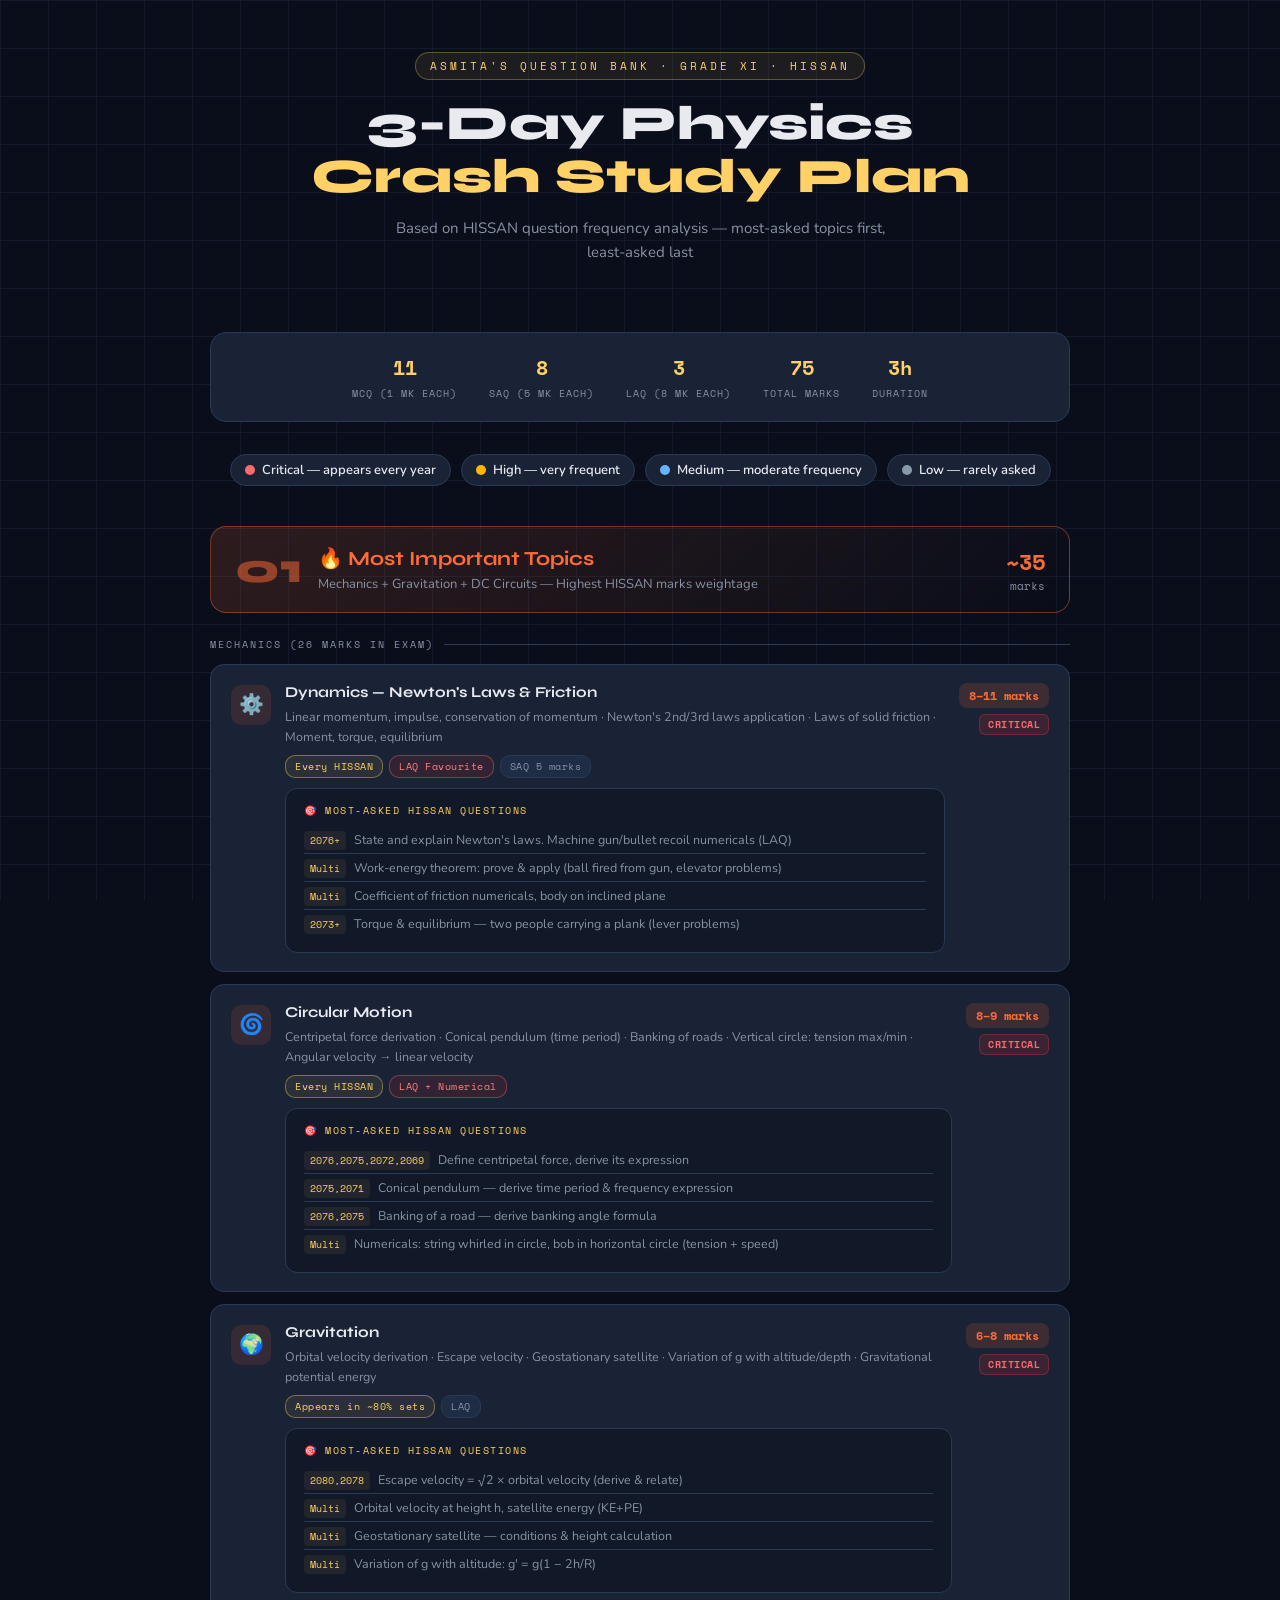
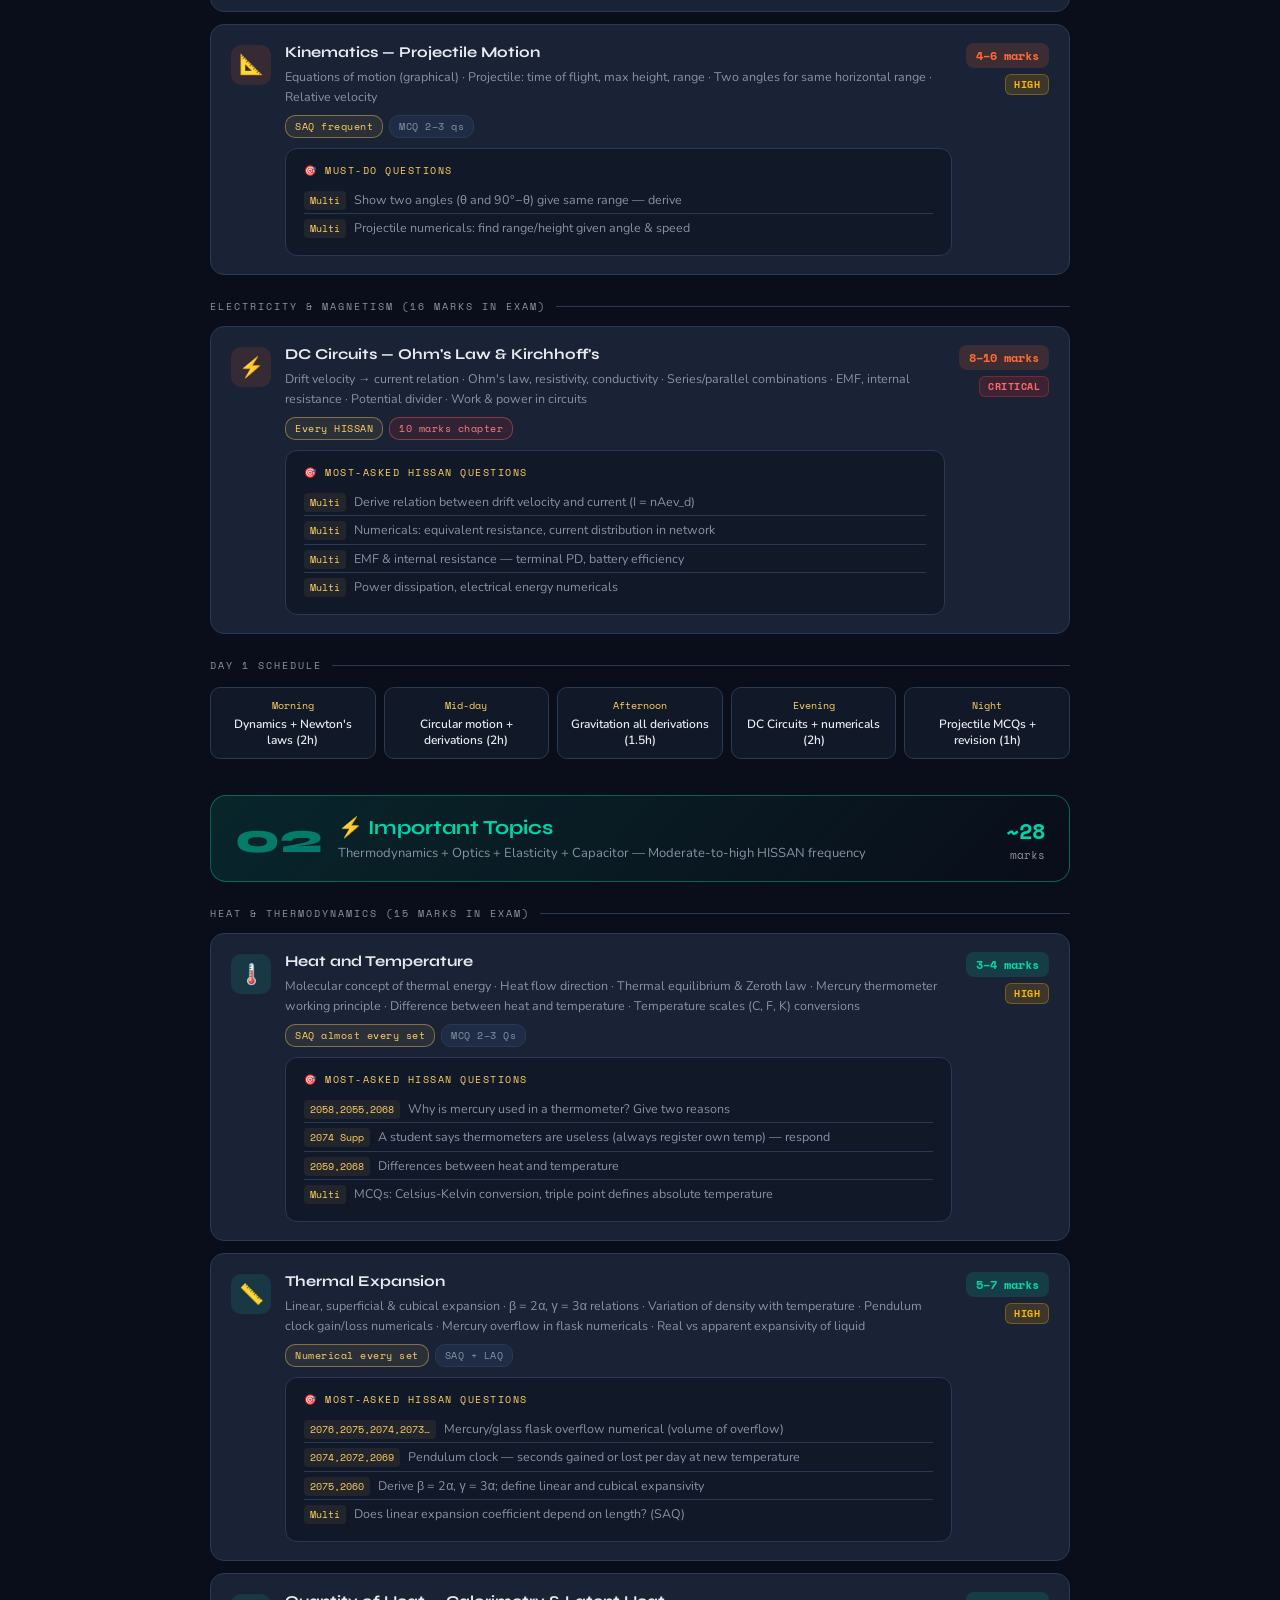
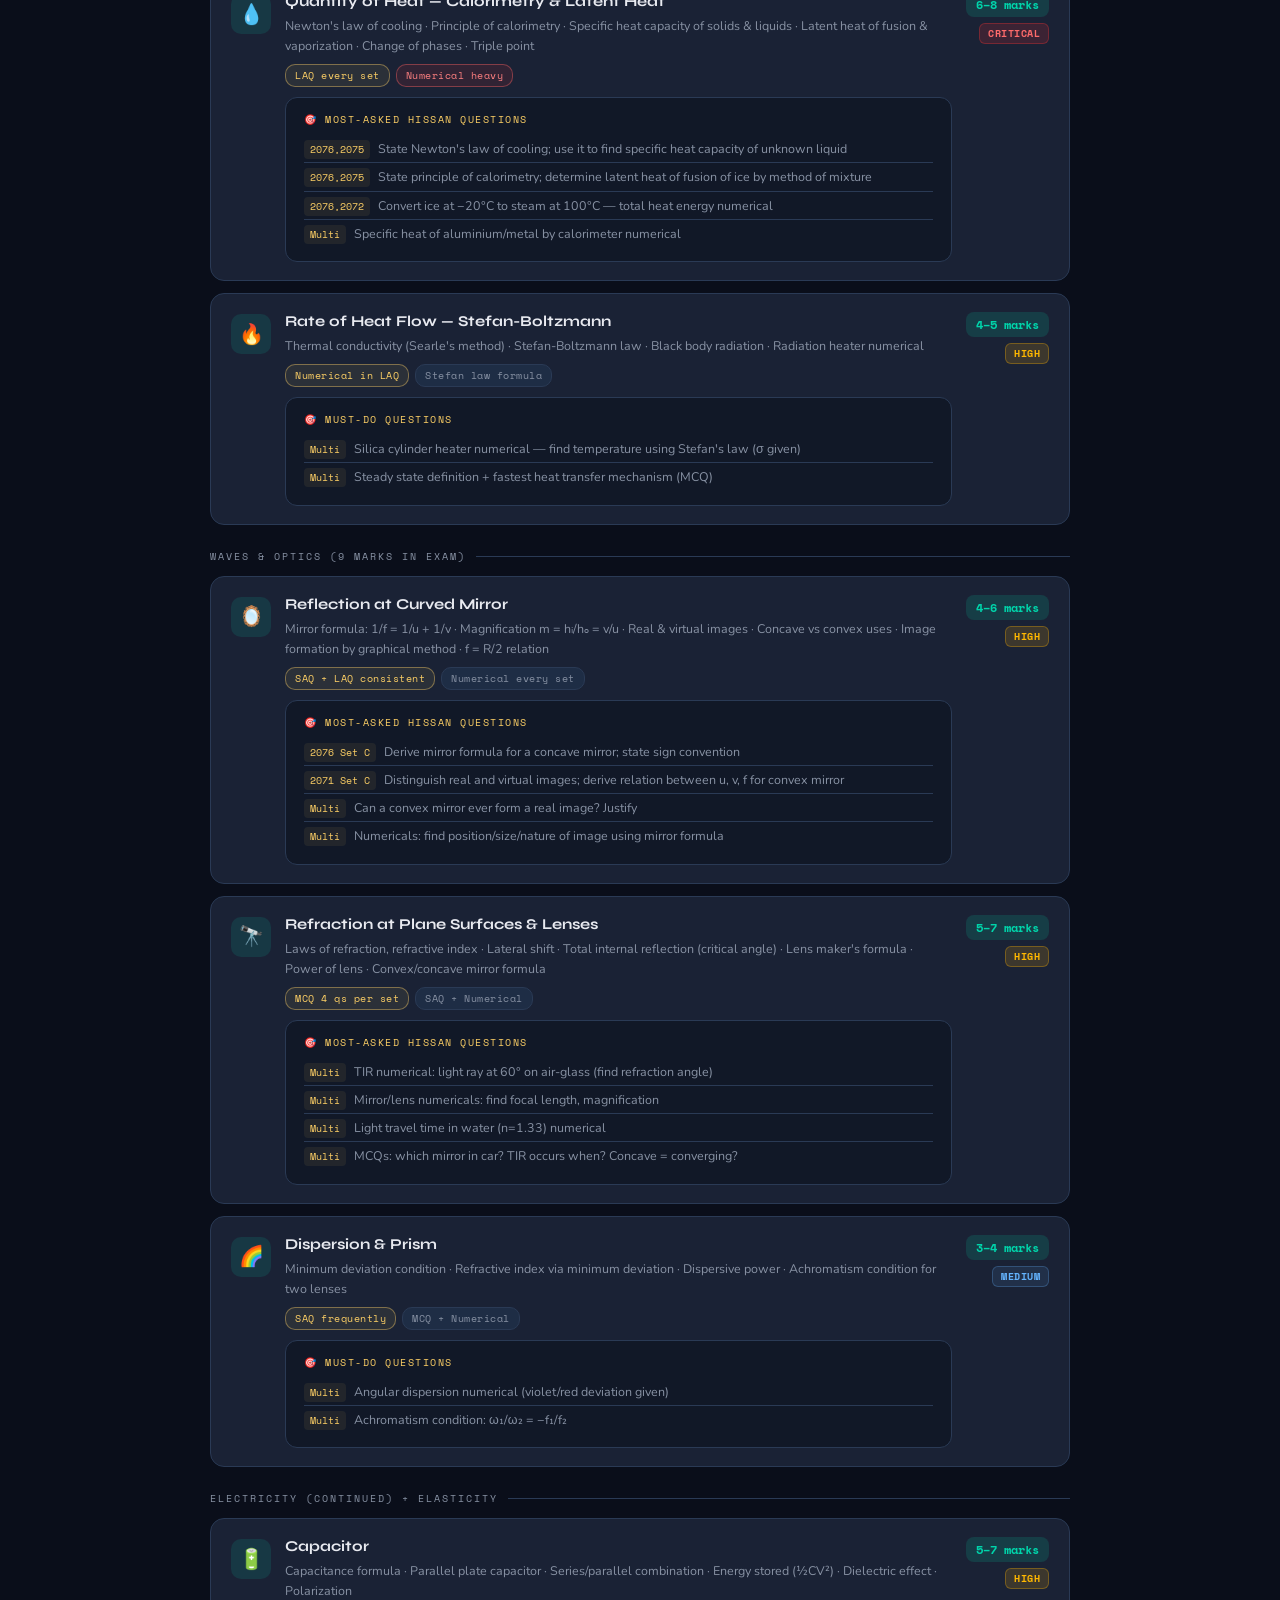
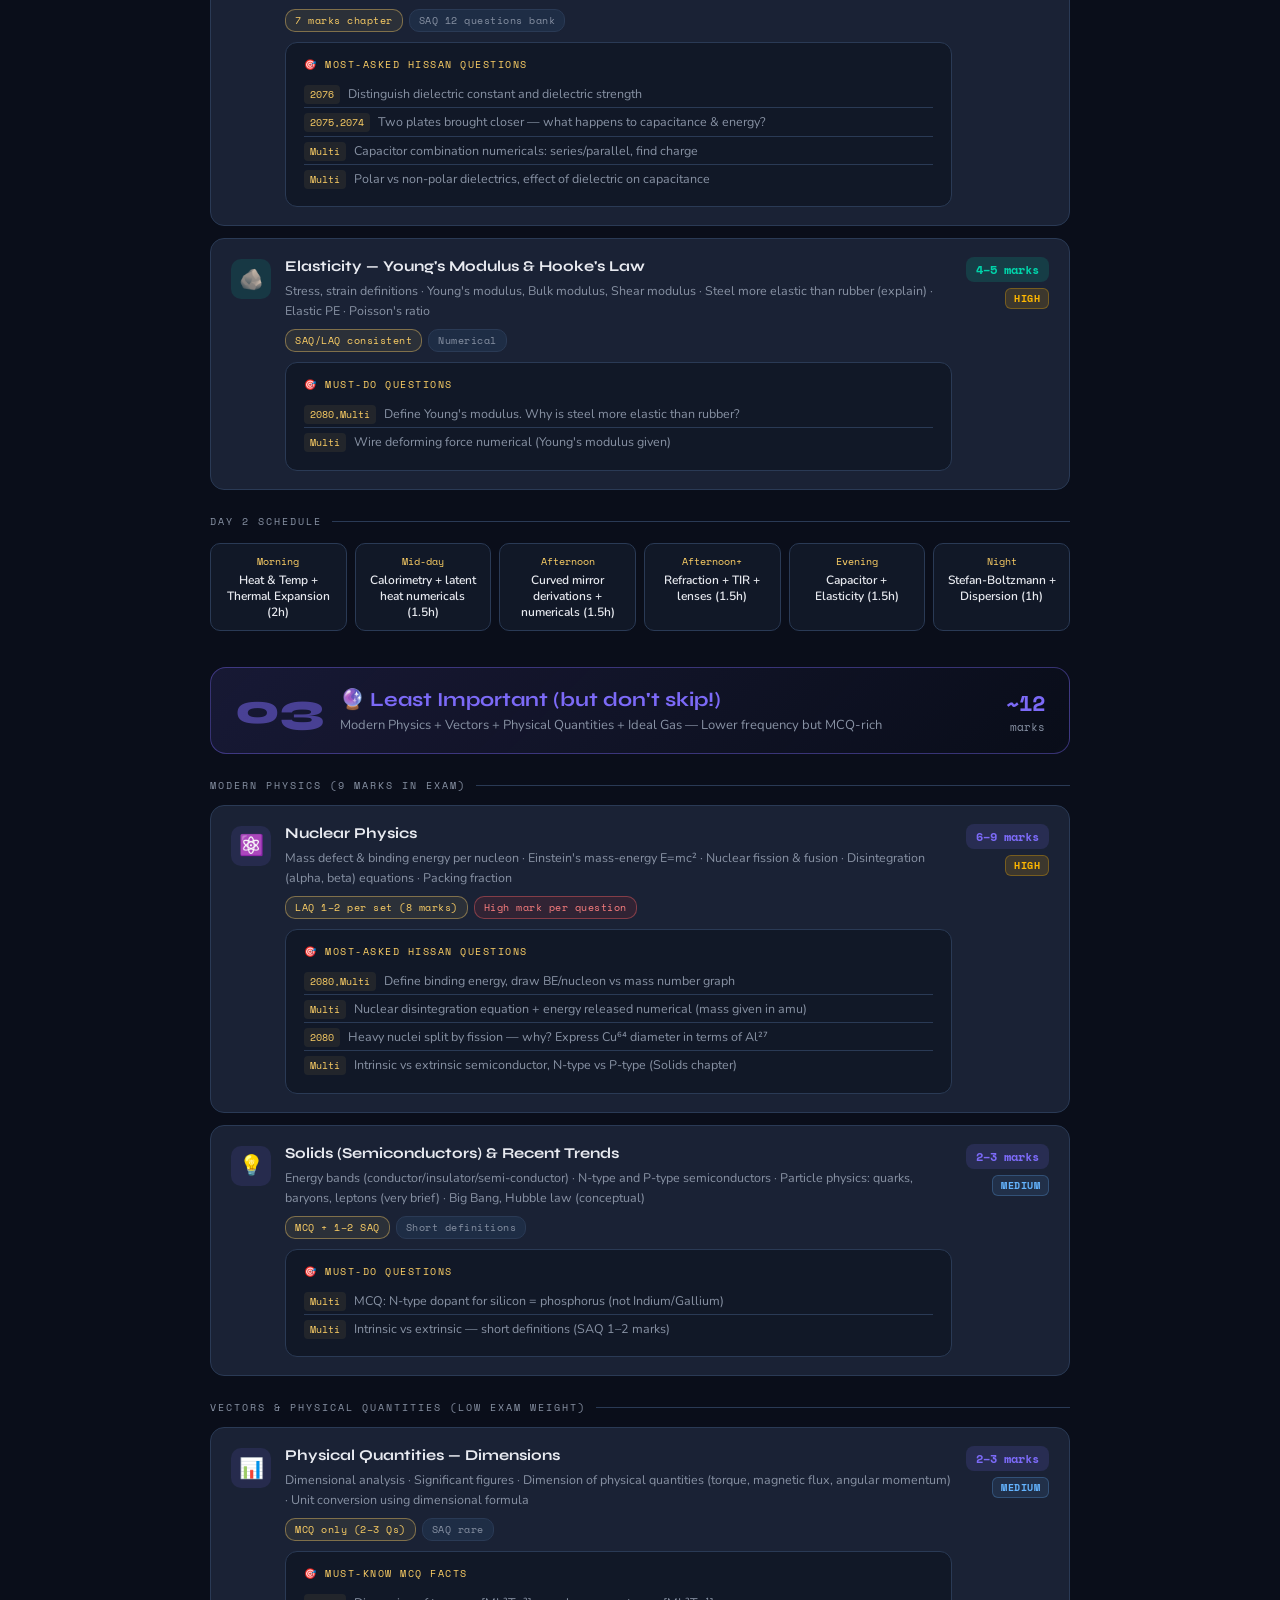
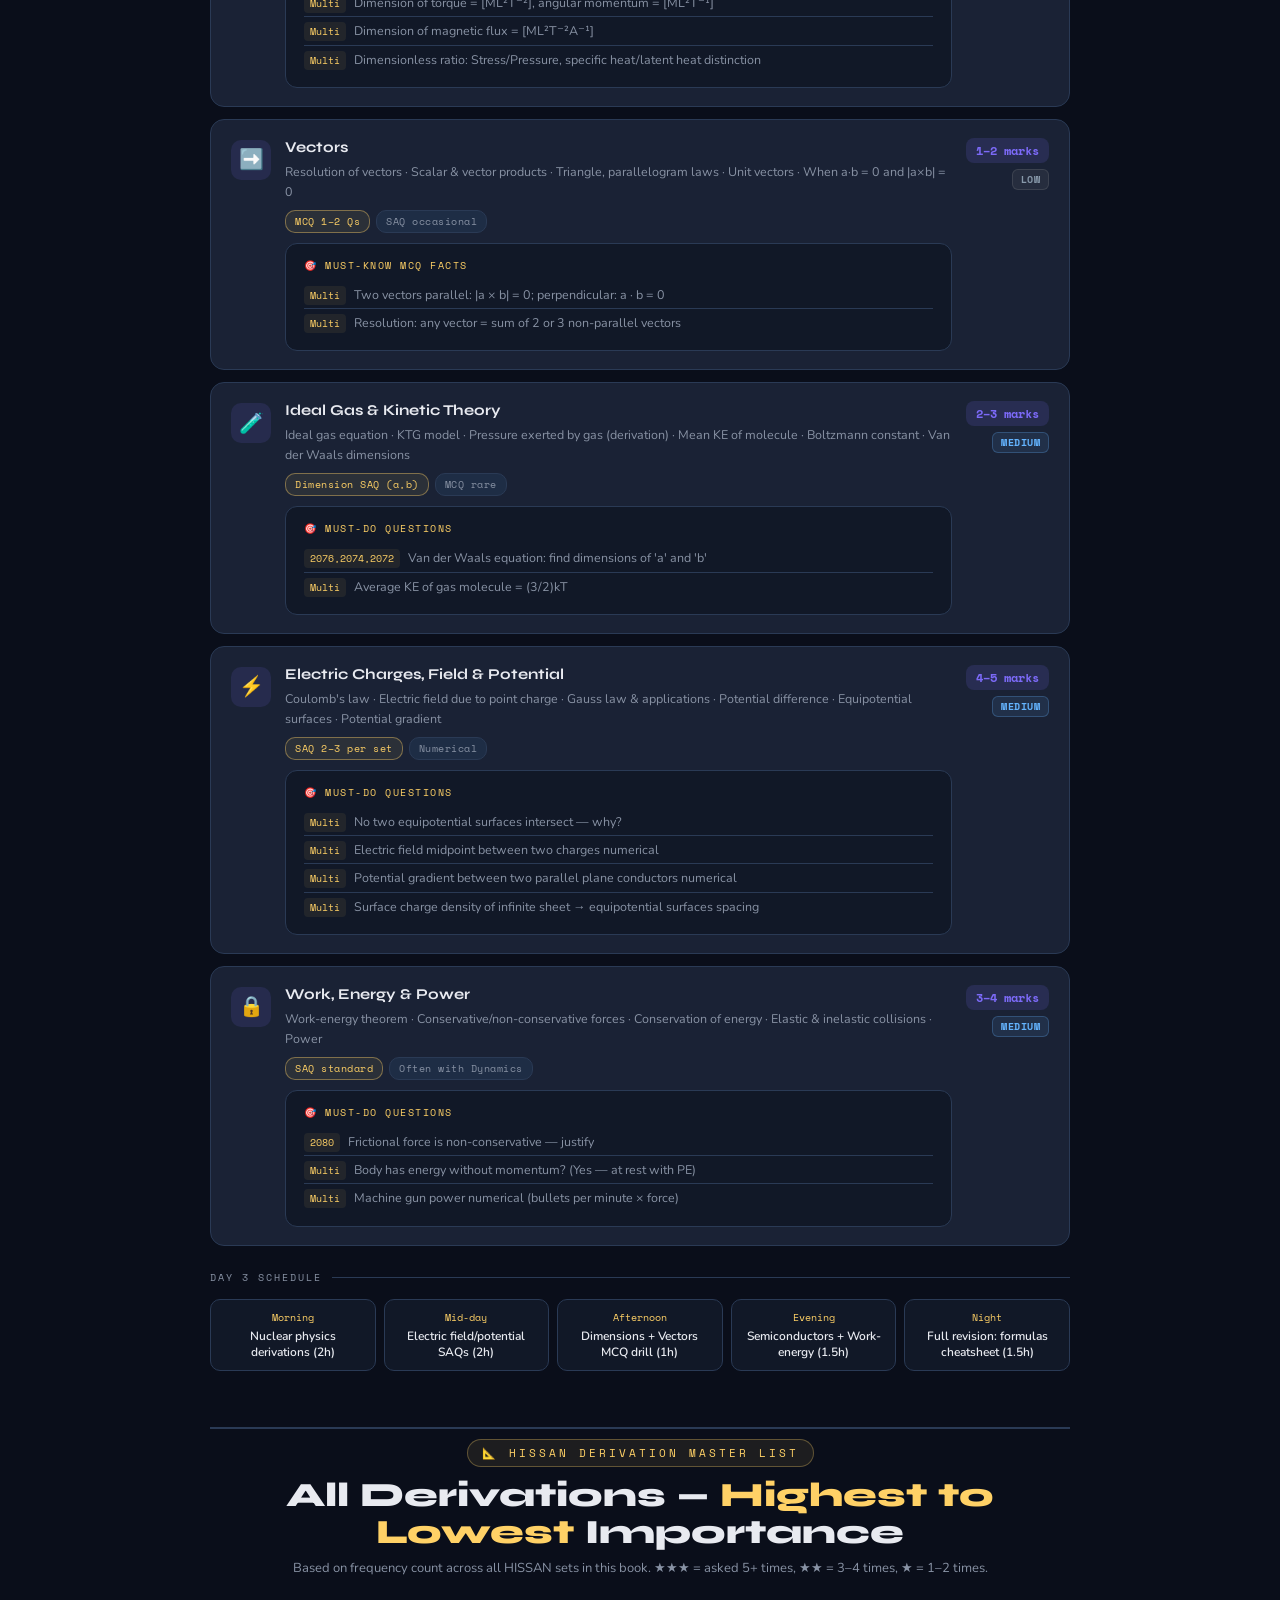
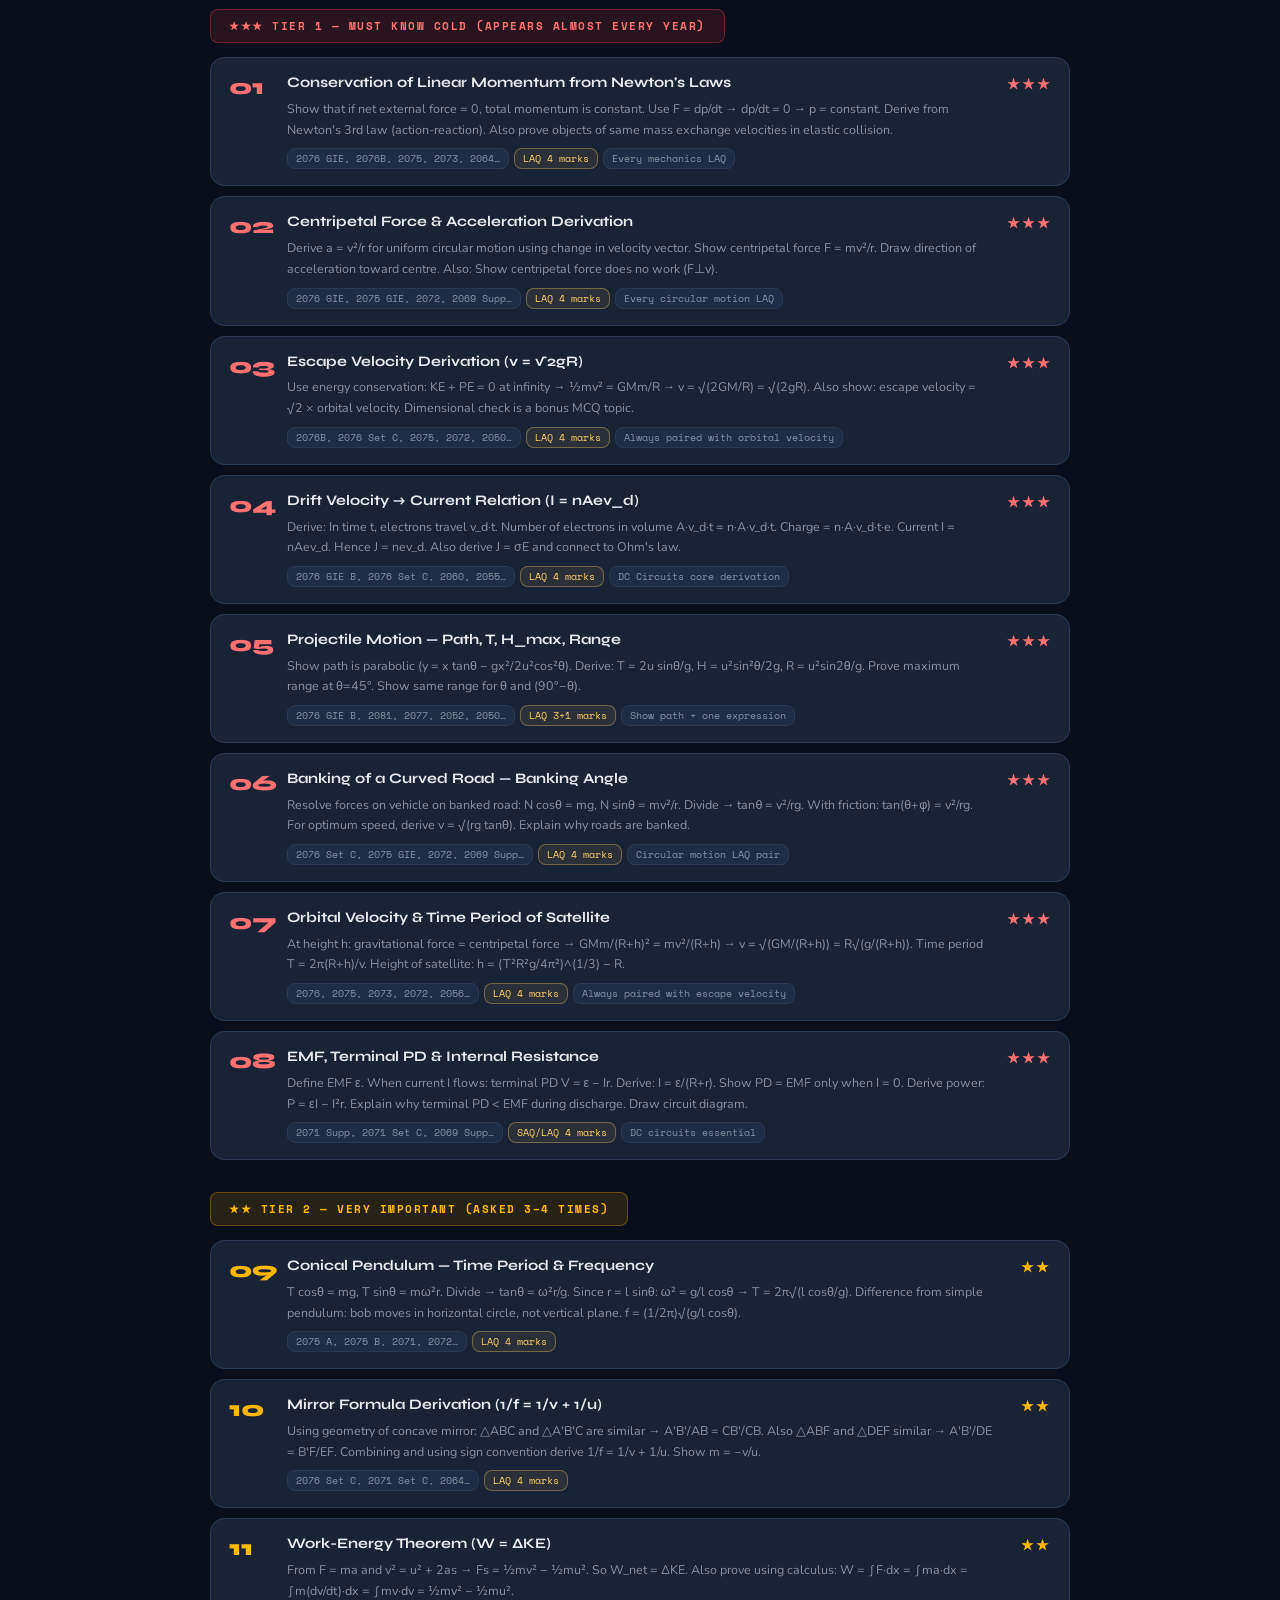
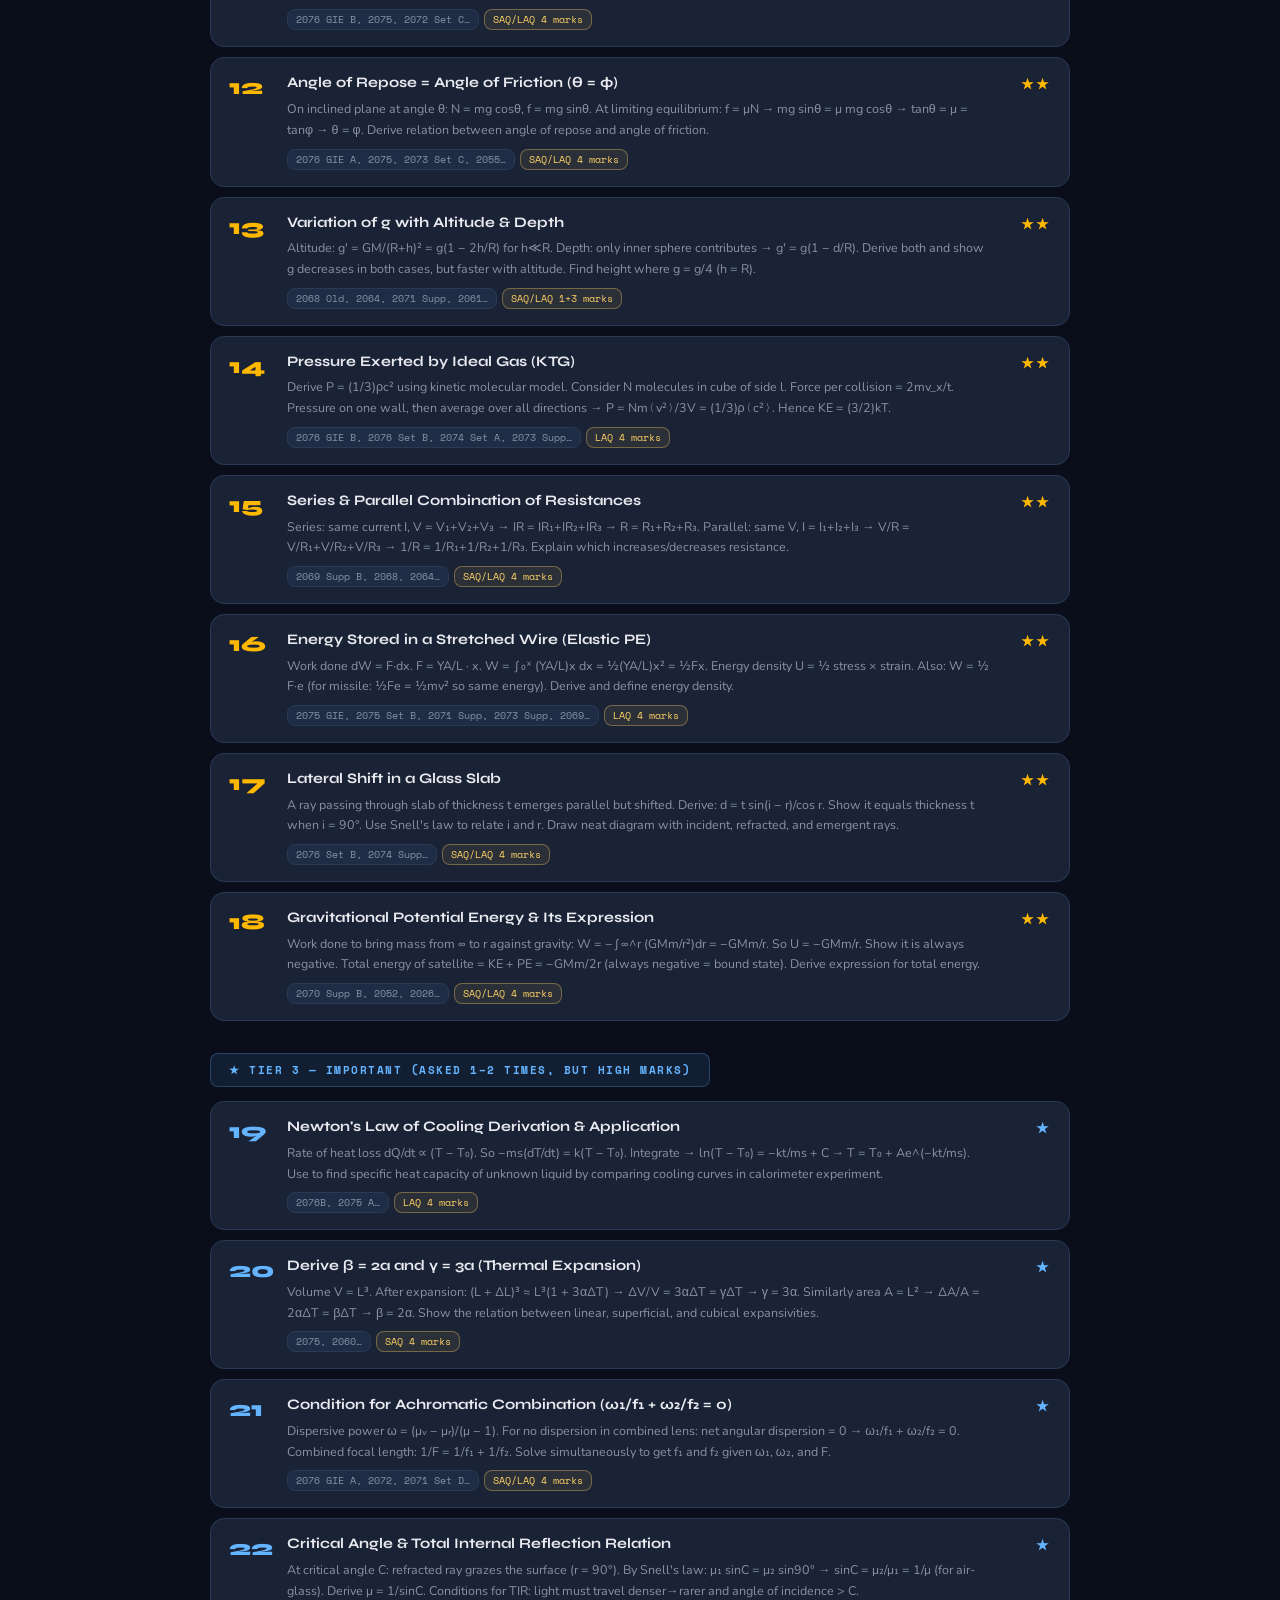
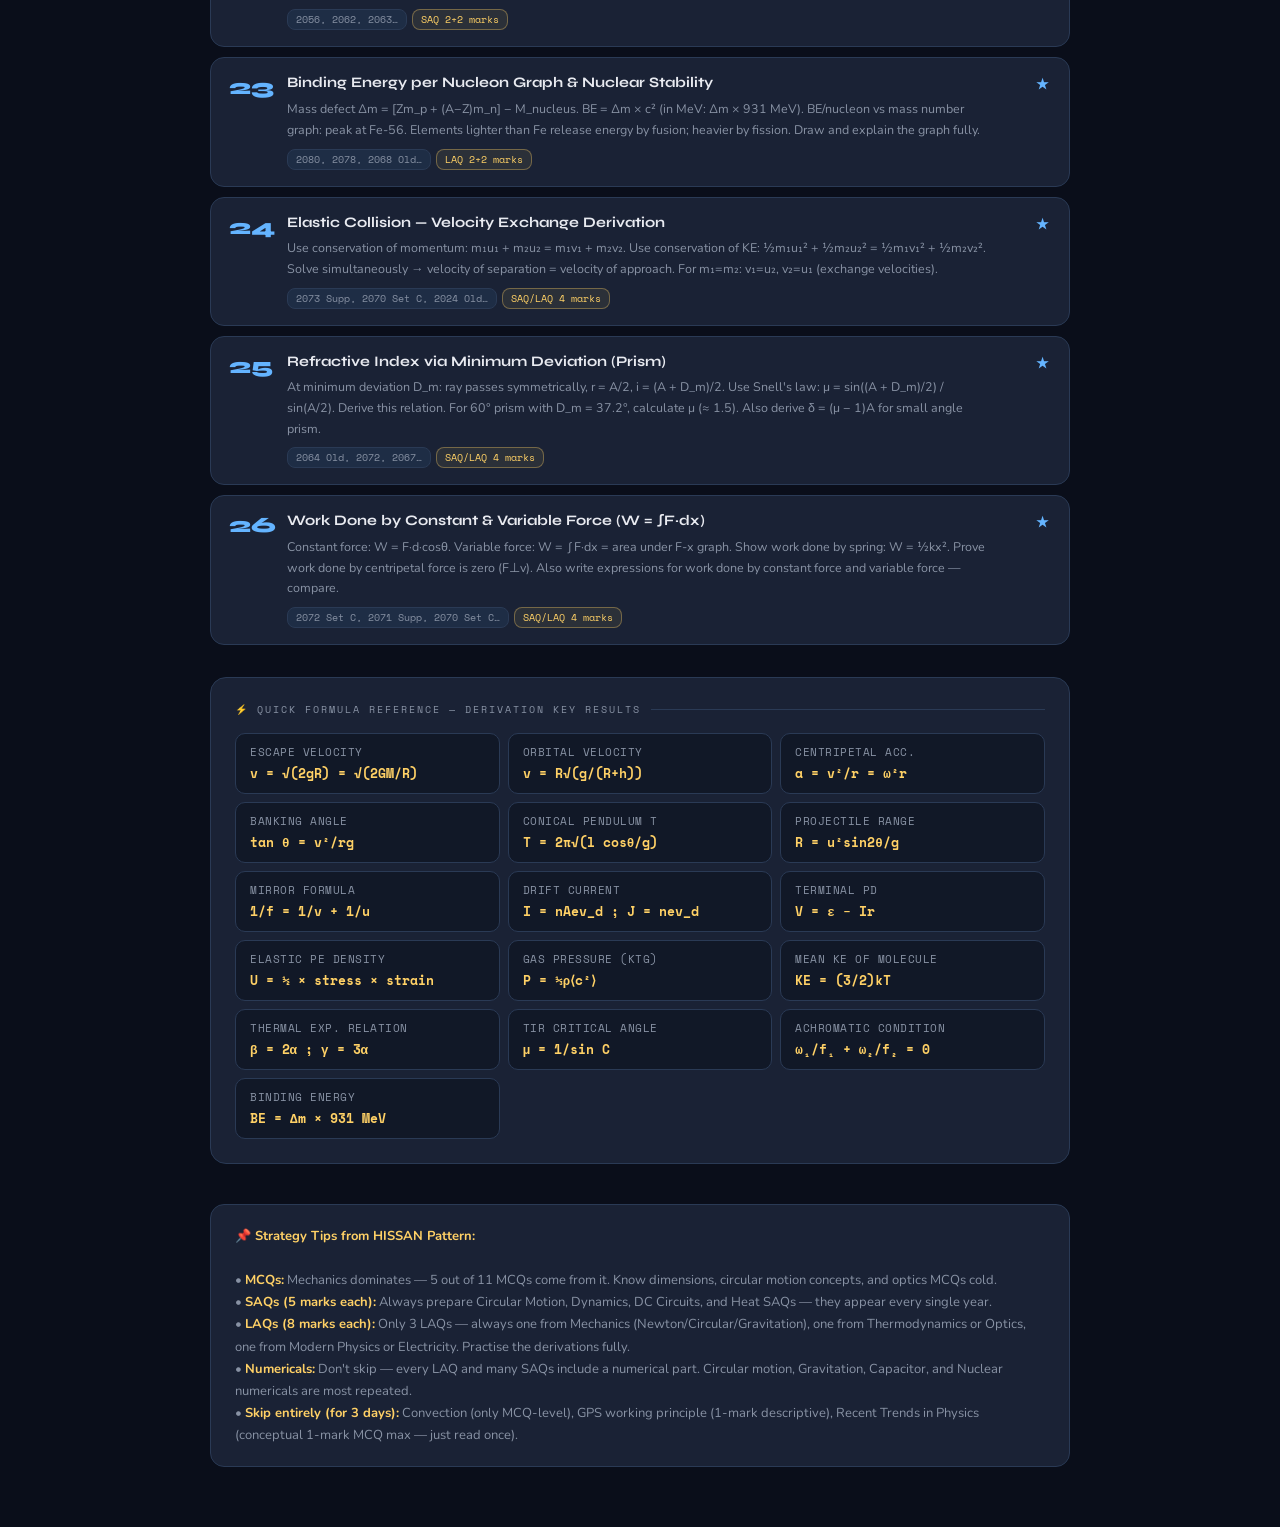
==== commit 1d4de1fe: "Add files via upload" ====
--- a/physics_3day_studyplan.html
+++ b/physics_3day_studyplan.html
@@ -417,6 +417,162 @@
     .day-marks { display: none; }
     .schedule-bar { grid-template-columns: 1fr 1fr; }
   }
+
+  /* ===== DERIVATIONS SECTION ===== */
+  .deriv-section {
+    margin-top: 56px;
+    padding-top: 10px;
+    border-top: 2px solid var(--border);
+  }
+
+  .deriv-header {
+    margin-bottom: 32px;
+    text-align: center;
+  }
+
+  .deriv-tier { margin-bottom: 32px; }
+
+  .tier-label {
+    font-family: 'Space Mono', monospace;
+    font-size: 11px;
+    letter-spacing: 1.5px;
+    text-transform: uppercase;
+    padding: 8px 18px;
+    border-radius: 8px;
+    margin-bottom: 14px;
+    display: inline-block;
+    font-weight: 700;
+  }
+
+  .tier1-label { background: rgba(255,70,70,0.12); color: #ff7070; border: 1px solid rgba(255,70,70,0.3); }
+  .tier2-label { background: rgba(255,180,0,0.12); color: #ffb800; border: 1px solid rgba(255,180,0,0.3); }
+  .tier3-label { background: rgba(100,180,255,0.1); color: #64b4ff; border: 1px solid rgba(100,180,255,0.25); }
+
+  .deriv-grid { display: flex; flex-direction: column; gap: 10px; }
+
+  .deriv-card {
+    background: var(--card);
+    border: 1px solid var(--border);
+    border-radius: 14px;
+    padding: 16px 18px;
+    display: grid;
+    grid-template-columns: 44px 1fr 44px;
+    gap: 14px;
+    align-items: start;
+    transition: transform 0.15s, border-color 0.15s;
+  }
+
+  .deriv-card:hover { transform: translateX(5px); }
+
+  .deriv-card.t2card:hover { border-color: rgba(255,180,0,0.4); }
+  .deriv-card.t3card:hover { border-color: rgba(100,180,255,0.35); }
+
+  .deriv-num {
+    font-family: 'Syne', sans-serif;
+    font-size: 22px;
+    font-weight: 800;
+    line-height: 1;
+    padding-top: 2px;
+  }
+
+  .t1 { color: #ff7070; }
+  .t2 { color: #ffb800; }
+  .t3 { color: #64b4ff; }
+
+  .deriv-body {}
+
+  .deriv-name {
+    font-family: 'Syne', sans-serif;
+    font-weight: 700;
+    font-size: 14.5px;
+    color: var(--text);
+    margin-bottom: 6px;
+    line-height: 1.3;
+  }
+
+  .deriv-detail {
+    font-size: 12.5px;
+    color: var(--muted);
+    line-height: 1.65;
+    margin-bottom: 8px;
+  }
+
+  .deriv-tags { display: flex; flex-wrap: wrap; gap: 5px; }
+
+  .dtag {
+    font-family: 'Space Mono', monospace;
+    font-size: 10px;
+    padding: 2px 8px;
+    border-radius: 8px;
+    background: var(--tag-bg);
+    border: 1px solid var(--border);
+    color: var(--muted);
+  }
+
+  .dtag.hot2 {
+    background: rgba(255,209,102,0.08);
+    border-color: rgba(255,209,102,0.35);
+    color: var(--yellow);
+  }
+
+  .deriv-freq {
+    font-family: 'Syne', sans-serif;
+    font-weight: 800;
+    font-size: 14px;
+    text-align: right;
+    padding-top: 2px;
+    letter-spacing: 2px;
+  }
+
+  .t1-freq { color: #ff7070; }
+  .t2-freq { color: #ffb800; }
+  .t3-freq { color: #64b4ff; }
+
+  /* QUICK REF */
+  .quick-ref {
+    background: var(--card);
+    border: 1px solid var(--border);
+    border-radius: 16px;
+    padding: 24px;
+    margin-top: 28px;
+  }
+
+  .qr-grid {
+    display: grid;
+    grid-template-columns: repeat(auto-fill, minmax(220px, 1fr));
+    gap: 8px;
+  }
+
+  .qr-item {
+    background: var(--surface);
+    border: 1px solid var(--border);
+    border-radius: 10px;
+    padding: 10px 14px;
+    display: flex;
+    flex-direction: column;
+    gap: 4px;
+  }
+
+  .qr-name {
+    font-size: 11px;
+    color: var(--muted);
+    font-family: 'Space Mono', monospace;
+    text-transform: uppercase;
+    letter-spacing: 0.5px;
+  }
+
+  .qr-formula {
+    font-family: 'Space Mono', monospace;
+    font-size: 12.5px;
+    color: var(--yellow);
+    font-weight: 700;
+  }
+
+  @media (max-width: 600px) {
+    .deriv-card { grid-template-columns: 36px 1fr 40px; gap: 10px; }
+    .deriv-num { font-size: 18px; }
+    .qr-grid { grid-template-columns: 1fr 1fr; }
+  }
 </style>
 </head>
 <body>
@@ -609,23 +765,69 @@
       <div class="topic-card">
         <div class="topic-icon">🌡️</div>
         <div class="topic-body">
-          <div class="topic-name">Quantity of Heat & Thermal Expansion</div>
-          <div class="topic-subtopics">Newton's law of cooling · Specific heat capacity · Latent heat of fusion & vaporization · Linear/cubical expansion · Triple point · Dulong-Petit method</div>
-          <div class="tags">
-            <span class="tag hissan">3 SAQs per set avg</span>
-            <span class="tag">Numericals</span>
+          <div class="topic-name">Heat and Temperature</div>
+          <div class="topic-subtopics">Molecular concept of thermal energy · Heat flow direction · Thermal equilibrium & Zeroth law · Mercury thermometer working principle · Difference between heat and temperature · Temperature scales (C, F, K) conversions</div>
+          <div class="tags">
+            <span class="tag hissan">SAQ almost every set</span>
+            <span class="tag">MCQ 2–3 Qs</span>
           </div>
           <div class="q-focus-box">
             <div class="q-focus-title">🎯 Most-asked HISSAN questions</div>
-            <div class="q-item"><span class="q-year">Multi</span>Newton's law of cooling — state and explain, application</div>
-            <div class="q-item"><span class="q-year">Multi</span>Why mercury used in thermometer? Zeroth law explanation</div>
-            <div class="q-item"><span class="q-year">Multi</span>Latent heat numerical: block of ice dropped from height — melts completely?</div>
-            <div class="q-item"><span class="q-year">Multi</span>Thermal expansion: does linear expansion coefficient depend on length?</div>
-          </div>
-        </div>
-        <div class="topic-right">
-          <div class="marks-badge">7–9 marks</div>
+            <div class="q-item"><span class="q-year">2058,2055,2068</span>Why is mercury used in a thermometer? Give two reasons</div>
+            <div class="q-item"><span class="q-year">2074 Supp</span>A student says thermometers are useless (always register own temp) — respond</div>
+            <div class="q-item"><span class="q-year">2059,2068</span>Differences between heat and temperature</div>
+            <div class="q-item"><span class="q-year">Multi</span>MCQs: Celsius-Kelvin conversion, triple point defines absolute temperature</div>
+          </div>
+        </div>
+        <div class="topic-right">
+          <div class="marks-badge">3–4 marks</div>
           <div class="priority-pill p-high">HIGH</div>
+        </div>
+      </div>
+
+      <div class="topic-card">
+        <div class="topic-icon">📏</div>
+        <div class="topic-body">
+          <div class="topic-name">Thermal Expansion</div>
+          <div class="topic-subtopics">Linear, superficial & cubical expansion · β = 2α, γ = 3α relations · Variation of density with temperature · Pendulum clock gain/loss numericals · Mercury overflow in flask numericals · Real vs apparent expansivity of liquid</div>
+          <div class="tags">
+            <span class="tag hissan">Numerical every set</span>
+            <span class="tag">SAQ + LAQ</span>
+          </div>
+          <div class="q-focus-box">
+            <div class="q-focus-title">🎯 Most-asked HISSAN questions</div>
+            <div class="q-item"><span class="q-year">2076,2075,2074,2073…</span>Mercury/glass flask overflow numerical (volume of overflow)</div>
+            <div class="q-item"><span class="q-year">2074,2072,2069</span>Pendulum clock — seconds gained or lost per day at new temperature</div>
+            <div class="q-item"><span class="q-year">2075,2060</span>Derive β = 2α, γ = 3α; define linear and cubical expansivity</div>
+            <div class="q-item"><span class="q-year">Multi</span>Does linear expansion coefficient depend on length? (SAQ)</div>
+          </div>
+        </div>
+        <div class="topic-right">
+          <div class="marks-badge">5–7 marks</div>
+          <div class="priority-pill p-high">HIGH</div>
+        </div>
+      </div>
+
+      <div class="topic-card">
+        <div class="topic-icon">💧</div>
+        <div class="topic-body">
+          <div class="topic-name">Quantity of Heat — Calorimetry & Latent Heat</div>
+          <div class="topic-subtopics">Newton's law of cooling · Principle of calorimetry · Specific heat capacity of solids & liquids · Latent heat of fusion & vaporization · Change of phases · Triple point</div>
+          <div class="tags">
+            <span class="tag hissan">LAQ every set</span>
+            <span class="tag hot">Numerical heavy</span>
+          </div>
+          <div class="q-focus-box">
+            <div class="q-focus-title">🎯 Most-asked HISSAN questions</div>
+            <div class="q-item"><span class="q-year">2076,2075</span>State Newton's law of cooling; use it to find specific heat capacity of unknown liquid</div>
+            <div class="q-item"><span class="q-year">2076,2075</span>State principle of calorimetry; determine latent heat of fusion of ice by method of mixture</div>
+            <div class="q-item"><span class="q-year">2076,2072</span>Convert ice at −20°C to steam at 100°C — total heat energy numerical</div>
+            <div class="q-item"><span class="q-year">Multi</span>Specific heat of aluminium/metal by calorimeter numerical</div>
+          </div>
+        </div>
+        <div class="topic-right">
+          <div class="marks-badge">6–8 marks</div>
+          <div class="priority-pill p-critical">CRITICAL</div>
         </div>
       </div>
 
@@ -654,6 +856,29 @@
 
     <div class="section-label">Waves & Optics (9 marks in exam)</div>
     <div class="topics-grid">
+
+      <div class="topic-card">
+        <div class="topic-icon">🪞</div>
+        <div class="topic-body">
+          <div class="topic-name">Reflection at Curved Mirror</div>
+          <div class="topic-subtopics">Mirror formula: 1/f = 1/u + 1/v · Magnification m = hᵢ/hₒ = v/u · Real & virtual images · Concave vs convex uses · Image formation by graphical method · f = R/2 relation</div>
+          <div class="tags">
+            <span class="tag hissan">SAQ + LAQ consistent</span>
+            <span class="tag">Numerical every set</span>
+          </div>
+          <div class="q-focus-box">
+            <div class="q-focus-title">🎯 Most-asked HISSAN questions</div>
+            <div class="q-item"><span class="q-year">2076 Set C</span>Derive mirror formula for a concave mirror; state sign convention</div>
+            <div class="q-item"><span class="q-year">2071 Set C</span>Distinguish real and virtual images; derive relation between u, v, f for convex mirror</div>
+            <div class="q-item"><span class="q-year">Multi</span>Can a convex mirror ever form a real image? Justify</div>
+            <div class="q-item"><span class="q-year">Multi</span>Numericals: find position/size/nature of image using mirror formula</div>
+          </div>
+        </div>
+        <div class="topic-right">
+          <div class="marks-badge">4–6 marks</div>
+          <div class="priority-pill p-high">HIGH</div>
+        </div>
+      </div>
 
       <div class="topic-card">
         <div class="topic-icon">🔭</div>
@@ -752,11 +977,12 @@
 
     <div class="section-label">Day 2 Schedule</div>
     <div class="schedule-bar">
-      <div class="time-slot"><div class="time">Morning</div><div class="act">Thermal expansion + latent heat (2h)</div></div>
-      <div class="time-slot"><div class="time">Mid-day</div><div class="act">Stefan-Boltzmann + heat flow (1.5h)</div></div>
-      <div class="time-slot"><div class="time">Afternoon</div><div class="act">Refraction + TIR + lenses (2h)</div></div>
-      <div class="time-slot"><div class="time">Evening</div><div class="act">Capacitor numericals (1.5h)</div></div>
-      <div class="time-slot"><div class="time">Night</div><div class="act">Elasticity + Dispersion (1h)</div></div>
+      <div class="time-slot"><div class="time">Morning</div><div class="act">Heat & Temp + Thermal Expansion (2h)</div></div>
+      <div class="time-slot"><div class="time">Mid-day</div><div class="act">Calorimetry + latent heat numericals (1.5h)</div></div>
+      <div class="time-slot"><div class="time">Afternoon</div><div class="act">Curved mirror derivations + numericals (1.5h)</div></div>
+      <div class="time-slot"><div class="time">Afternoon+</div><div class="act">Refraction + TIR + lenses (1.5h)</div></div>
+      <div class="time-slot"><div class="time">Evening</div><div class="act">Capacitor + Elasticity (1.5h)</div></div>
+      <div class="time-slot"><div class="time">Night</div><div class="act">Stefan-Boltzmann + Dispersion (1h)</div></div>
     </div>
 
   </div>
@@ -946,6 +1172,325 @@
 
   </div>
 
+  <!-- ====== DERIVATIONS SECTION ====== -->
+  <div class="deriv-section">
+    <div class="deriv-header">
+      <div class="deriv-title-block">
+        <div class="exam-label" style="margin-bottom:10px">📐 HISSAN Derivation Master List</div>
+        <h2 style="font-family:'Syne',sans-serif;font-size:clamp(22px,4vw,34px);font-weight:800;color:var(--text);line-height:1.1">All Derivations — <span style="color:var(--yellow)">Highest to Lowest</span> Importance</h2>
+        <p style="color:var(--muted);font-size:13px;margin-top:8px">Based on frequency count across all HISSAN sets in this book. ★★★ = asked 5+ times, ★★ = 3–4 times, ★ = 1–2 times.</p>
+      </div>
+    </div>
+
+    <!-- TIER 1 -->
+    <div class="deriv-tier">
+      <div class="tier-label tier1-label">★★★ TIER 1 — Must Know Cold (Appears Almost Every Year)</div>
+      <div class="deriv-grid">
+
+        <div class="deriv-card">
+          <div class="deriv-num t1">01</div>
+          <div class="deriv-body">
+            <div class="deriv-name">Conservation of Linear Momentum from Newton's Laws</div>
+            <div class="deriv-detail">Show that if net external force = 0, total momentum is constant. Use F = dp/dt → dp/dt = 0 → p = constant. Derive from Newton's 3rd law (action-reaction). Also prove objects of same mass exchange velocities in elastic collision.</div>
+            <div class="deriv-tags"><span class="dtag">2076 GIE, 2076B, 2075, 2073, 2064…</span><span class="dtag hot2">LAQ 4 marks</span><span class="dtag">Every mechanics LAQ</span></div>
+          </div>
+          <div class="deriv-freq t1-freq">★★★</div>
+        </div>
+
+        <div class="deriv-card">
+          <div class="deriv-num t1">02</div>
+          <div class="deriv-body">
+            <div class="deriv-name">Centripetal Force & Acceleration Derivation</div>
+            <div class="deriv-detail">Derive a = v²/r for uniform circular motion using change in velocity vector. Show centripetal force F = mv²/r. Draw direction of acceleration toward centre. Also: Show centripetal force does no work (F⊥v).</div>
+            <div class="deriv-tags"><span class="dtag">2076 GIE, 2075 GIE, 2072, 2069 Supp…</span><span class="dtag hot2">LAQ 4 marks</span><span class="dtag">Every circular motion LAQ</span></div>
+          </div>
+          <div class="deriv-freq t1-freq">★★★</div>
+        </div>
+
+        <div class="deriv-card">
+          <div class="deriv-num t1">03</div>
+          <div class="deriv-body">
+            <div class="deriv-name">Escape Velocity Derivation (v = √2gR)</div>
+            <div class="deriv-detail">Use energy conservation: KE + PE = 0 at infinity → ½mv² = GMm/R → v = √(2GM/R) = √(2gR). Also show: escape velocity = √2 × orbital velocity. Dimensional check is a bonus MCQ topic.</div>
+            <div class="deriv-tags"><span class="dtag">2076B, 2076 Set C, 2075, 2072, 2050…</span><span class="dtag hot2">LAQ 4 marks</span><span class="dtag">Always paired with orbital velocity</span></div>
+          </div>
+          <div class="deriv-freq t1-freq">★★★</div>
+        </div>
+
+        <div class="deriv-card">
+          <div class="deriv-num t1">04</div>
+          <div class="deriv-body">
+            <div class="deriv-name">Drift Velocity → Current Relation (I = nAev_d)</div>
+            <div class="deriv-detail">Derive: In time t, electrons travel v_d·t. Number of electrons in volume A·v_d·t = n·A·v_d·t. Charge = n·A·v_d·t·e. Current I = nAev_d. Hence J = nev_d. Also derive J = σE and connect to Ohm's law.</div>
+            <div class="deriv-tags"><span class="dtag">2076 GIE B, 2076 Set C, 2060, 2055…</span><span class="dtag hot2">LAQ 4 marks</span><span class="dtag">DC Circuits core derivation</span></div>
+          </div>
+          <div class="deriv-freq t1-freq">★★★</div>
+        </div>
+
+        <div class="deriv-card">
+          <div class="deriv-num t1">05</div>
+          <div class="deriv-body">
+            <div class="deriv-name">Projectile Motion — Path, T, H_max, Range</div>
+            <div class="deriv-detail">Show path is parabolic (y = x tanθ − gx²/2u²cos²θ). Derive: T = 2u sinθ/g, H = u²sin²θ/2g, R = u²sin2θ/g. Prove maximum range at θ=45°. Show same range for θ and (90°−θ).</div>
+            <div class="deriv-tags"><span class="dtag">2076 GIE B, 2081, 2077, 2052, 2050…</span><span class="dtag hot2">LAQ 3+1 marks</span><span class="dtag">Show path + one expression</span></div>
+          </div>
+          <div class="deriv-freq t1-freq">★★★</div>
+        </div>
+
+        <div class="deriv-card">
+          <div class="deriv-num t1">06</div>
+          <div class="deriv-body">
+            <div class="deriv-name">Banking of a Curved Road — Banking Angle</div>
+            <div class="deriv-detail">Resolve forces on vehicle on banked road: N cosθ = mg, N sinθ = mv²/r. Divide → tanθ = v²/rg. With friction: tan(θ+φ) = v²/rg. For optimum speed, derive v = √(rg tanθ). Explain why roads are banked.</div>
+            <div class="deriv-tags"><span class="dtag">2076 Set C, 2075 GIE, 2072, 2069 Supp…</span><span class="dtag hot2">LAQ 4 marks</span><span class="dtag">Circular motion LAQ pair</span></div>
+          </div>
+          <div class="deriv-freq t1-freq">★★★</div>
+        </div>
+
+        <div class="deriv-card">
+          <div class="deriv-num t1">07</div>
+          <div class="deriv-body">
+            <div class="deriv-name">Orbital Velocity & Time Period of Satellite</div>
+            <div class="deriv-detail">At height h: gravitational force = centripetal force → GMm/(R+h)² = mv²/(R+h) → v = √(GM/(R+h)) = R√(g/(R+h)). Time period T = 2π(R+h)/v. Height of satellite: h = (T²R²g/4π²)^(1/3) − R.</div>
+            <div class="deriv-tags"><span class="dtag">2076, 2075, 2073, 2072, 2056…</span><span class="dtag hot2">LAQ 4 marks</span><span class="dtag">Always paired with escape velocity</span></div>
+          </div>
+          <div class="deriv-freq t1-freq">★★★</div>
+        </div>
+
+        <div class="deriv-card">
+          <div class="deriv-num t1">08</div>
+          <div class="deriv-body">
+            <div class="deriv-name">EMF, Terminal PD & Internal Resistance</div>
+            <div class="deriv-detail">Define EMF ε. When current I flows: terminal PD V = ε − Ir. Derive: I = ε/(R+r). Show PD = EMF only when I = 0. Derive power: P = εI − I²r. Explain why terminal PD < EMF during discharge. Draw circuit diagram.</div>
+            <div class="deriv-tags"><span class="dtag">2071 Supp, 2071 Set C, 2069 Supp…</span><span class="dtag hot2">SAQ/LAQ 4 marks</span><span class="dtag">DC circuits essential</span></div>
+          </div>
+          <div class="deriv-freq t1-freq">★★★</div>
+        </div>
+
+      </div>
+    </div>
+
+    <!-- TIER 2 -->
+    <div class="deriv-tier">
+      <div class="tier-label tier2-label">★★ TIER 2 — Very Important (Asked 3–4 Times)</div>
+      <div class="deriv-grid">
+
+        <div class="deriv-card t2card">
+          <div class="deriv-num t2">09</div>
+          <div class="deriv-body">
+            <div class="deriv-name">Conical Pendulum — Time Period & Frequency</div>
+            <div class="deriv-detail">T cosθ = mg, T sinθ = mω²r. Divide → tanθ = ω²r/g. Since r = l sinθ: ω² = g/l cosθ → T = 2π√(l cosθ/g). Difference from simple pendulum: bob moves in horizontal circle, not vertical plane. f = (1/2π)√(g/l cosθ).</div>
+            <div class="deriv-tags"><span class="dtag">2075 A, 2075 B, 2071, 2072…</span><span class="dtag hot2">LAQ 4 marks</span></div>
+          </div>
+          <div class="deriv-freq t2-freq">★★</div>
+        </div>
+
+        <div class="deriv-card t2card">
+          <div class="deriv-num t2">10</div>
+          <div class="deriv-body">
+            <div class="deriv-name">Mirror Formula Derivation (1/f = 1/v + 1/u)</div>
+            <div class="deriv-detail">Using geometry of concave mirror: △ABC and △A'B'C are similar → A'B'/AB = CB'/CB. Also △ABF and △DEF similar → A'B'/DE = B'F/EF. Combining and using sign convention derive 1/f = 1/v + 1/u. Show m = −v/u.</div>
+            <div class="deriv-tags"><span class="dtag">2076 Set C, 2071 Set C, 2064…</span><span class="dtag hot2">LAQ 4 marks</span></div>
+          </div>
+          <div class="deriv-freq t2-freq">★★</div>
+        </div>
+
+        <div class="deriv-card t2card">
+          <div class="deriv-num t2">11</div>
+          <div class="deriv-body">
+            <div class="deriv-name">Work-Energy Theorem (W = ΔKE)</div>
+            <div class="deriv-detail">From F = ma and v² = u² + 2as → Fs = ½mv² − ½mu². So W_net = ΔKE. Also prove using calculus: W = ∫F·dx = ∫ma·dx = ∫m(dv/dt)·dx = ∫mv·dv = ½mv² − ½mu².</div>
+            <div class="deriv-tags"><span class="dtag">2076 GIE B, 2075, 2072 Set C…</span><span class="dtag hot2">SAQ/LAQ 4 marks</span></div>
+          </div>
+          <div class="deriv-freq t2-freq">★★</div>
+        </div>
+
+        <div class="deriv-card t2card">
+          <div class="deriv-num t2">12</div>
+          <div class="deriv-body">
+            <div class="deriv-name">Angle of Repose = Angle of Friction (θ = φ)</div>
+            <div class="deriv-detail">On inclined plane at angle θ: N = mg cosθ, f = mg sinθ. At limiting equilibrium: f = μN → mg sinθ = μ mg cosθ → tanθ = μ = tanφ → θ = φ. Derive relation between angle of repose and angle of friction.</div>
+            <div class="deriv-tags"><span class="dtag">2076 GIE A, 2075, 2073 Set C, 2055…</span><span class="dtag hot2">SAQ/LAQ 4 marks</span></div>
+          </div>
+          <div class="deriv-freq t2-freq">★★</div>
+        </div>
+
+        <div class="deriv-card t2card">
+          <div class="deriv-num t2">13</div>
+          <div class="deriv-body">
+            <div class="deriv-name">Variation of g with Altitude & Depth</div>
+            <div class="deriv-detail">Altitude: g' = GM/(R+h)² = g(1 − 2h/R) for h≪R. Depth: only inner sphere contributes → g' = g(1 − d/R). Derive both and show g decreases in both cases, but faster with altitude. Find height where g = g/4 (h = R).</div>
+            <div class="deriv-tags"><span class="dtag">2068 Old, 2064, 2071 Supp, 2061…</span><span class="dtag hot2">SAQ/LAQ 1+3 marks</span></div>
+          </div>
+          <div class="deriv-freq t2-freq">★★</div>
+        </div>
+
+        <div class="deriv-card t2card">
+          <div class="deriv-num t2">14</div>
+          <div class="deriv-body">
+            <div class="deriv-name">Pressure Exerted by Ideal Gas (KTG)</div>
+            <div class="deriv-detail">Derive P = (1/3)ρc² using kinetic molecular model. Consider N molecules in cube of side l. Force per collision = 2mv_x/t. Pressure on one wall, then average over all directions → P = Nm⟨v²⟩/3V = (1/3)ρ⟨c²⟩. Hence KE = (3/2)kT.</div>
+            <div class="deriv-tags"><span class="dtag">2076 GIE B, 2076 Set B, 2074 Set A, 2073 Supp…</span><span class="dtag hot2">LAQ 4 marks</span></div>
+          </div>
+          <div class="deriv-freq t2-freq">★★</div>
+        </div>
+
+        <div class="deriv-card t2card">
+          <div class="deriv-num t2">15</div>
+          <div class="deriv-body">
+            <div class="deriv-name">Series & Parallel Combination of Resistances</div>
+            <div class="deriv-detail">Series: same current I, V = V₁+V₂+V₃ → IR = IR₁+IR₂+IR₃ → R = R₁+R₂+R₃. Parallel: same V, I = I₁+I₂+I₃ → V/R = V/R₁+V/R₂+V/R₃ → 1/R = 1/R₁+1/R₂+1/R₃. Explain which increases/decreases resistance.</div>
+            <div class="deriv-tags"><span class="dtag">2069 Supp B, 2068, 2064…</span><span class="dtag hot2">SAQ/LAQ 4 marks</span></div>
+          </div>
+          <div class="deriv-freq t2-freq">★★</div>
+        </div>
+
+        <div class="deriv-card t2card">
+          <div class="deriv-num t2">16</div>
+          <div class="deriv-body">
+            <div class="deriv-name">Energy Stored in a Stretched Wire (Elastic PE)</div>
+            <div class="deriv-detail">Work done dW = F·dx. F = YA/L · x. W = ∫₀ˣ (YA/L)x dx = ½(YA/L)x² = ½Fx. Energy density U = ½ stress × strain. Also: W = ½ F·e (for missile: ½Fe = ½mv² so same energy). Derive and define energy density.</div>
+            <div class="deriv-tags"><span class="dtag">2075 GIE, 2075 Set B, 2071 Supp, 2073 Supp, 2069…</span><span class="dtag hot2">LAQ 4 marks</span></div>
+          </div>
+          <div class="deriv-freq t2-freq">★★</div>
+        </div>
+
+        <div class="deriv-card t2card">
+          <div class="deriv-num t2">17</div>
+          <div class="deriv-body">
+            <div class="deriv-name">Lateral Shift in a Glass Slab</div>
+            <div class="deriv-detail">A ray passing through slab of thickness t emerges parallel but shifted. Derive: d = t sin(i − r)/cos r. Show it equals thickness t when i = 90°. Use Snell's law to relate i and r. Draw neat diagram with incident, refracted, and emergent rays.</div>
+            <div class="deriv-tags"><span class="dtag">2076 Set B, 2074 Supp…</span><span class="dtag hot2">SAQ/LAQ 4 marks</span></div>
+          </div>
+          <div class="deriv-freq t2-freq">★★</div>
+        </div>
+
+        <div class="deriv-card t2card">
+          <div class="deriv-num t2">18</div>
+          <div class="deriv-body">
+            <div class="deriv-name">Gravitational Potential Energy & Its Expression</div>
+            <div class="deriv-detail">Work done to bring mass from ∞ to r against gravity: W = −∫∞^r (GMm/r²)dr = −GMm/r. So U = −GMm/r. Show it is always negative. Total energy of satellite = KE + PE = −GMm/2r (always negative = bound state). Derive expression for total energy.</div>
+            <div class="deriv-tags"><span class="dtag">2070 Supp B, 2052, 2026…</span><span class="dtag hot2">SAQ/LAQ 4 marks</span></div>
+          </div>
+          <div class="deriv-freq t2-freq">★★</div>
+        </div>
+
+      </div>
+    </div>
+
+    <!-- TIER 3 -->
+    <div class="deriv-tier">
+      <div class="tier-label tier3-label">★ TIER 3 — Important (Asked 1–2 Times, but High Marks)</div>
+      <div class="deriv-grid">
+
+        <div class="deriv-card t3card">
+          <div class="deriv-num t3">19</div>
+          <div class="deriv-body">
+            <div class="deriv-name">Newton's Law of Cooling Derivation & Application</div>
+            <div class="deriv-detail">Rate of heat loss dQ/dt ∝ (T − T₀). So −ms(dT/dt) = k(T − T₀). Integrate → ln(T − T₀) = −kt/ms + C → T = T₀ + Ae^(−kt/ms). Use to find specific heat capacity of unknown liquid by comparing cooling curves in calorimeter experiment.</div>
+            <div class="deriv-tags"><span class="dtag">2076B, 2075 A…</span><span class="dtag hot2">LAQ 4 marks</span></div>
+          </div>
+          <div class="deriv-freq t3-freq">★</div>
+        </div>
+
+        <div class="deriv-card t3card">
+          <div class="deriv-num t3">20</div>
+          <div class="deriv-body">
+            <div class="deriv-name">Derive β = 2α and γ = 3α (Thermal Expansion)</div>
+            <div class="deriv-detail">Volume V = L³. After expansion: (L + ΔL)³ ≈ L³(1 + 3αΔT) → ΔV/V = 3αΔT = γΔT → γ = 3α. Similarly area A = L² → ΔA/A = 2αΔT = βΔT → β = 2α. Show the relation between linear, superficial, and cubical expansivities.</div>
+            <div class="deriv-tags"><span class="dtag">2075, 2060…</span><span class="dtag hot2">SAQ 4 marks</span></div>
+          </div>
+          <div class="deriv-freq t3-freq">★</div>
+        </div>
+
+        <div class="deriv-card t3card">
+          <div class="deriv-num t3">21</div>
+          <div class="deriv-body">
+            <div class="deriv-name">Condition for Achromatic Combination (ω₁/f₁ + ω₂/f₂ = 0)</div>
+            <div class="deriv-detail">Dispersive power ω = (μᵥ − μᵣ)/(μ − 1). For no dispersion in combined lens: net angular dispersion = 0 → ω₁/f₁ + ω₂/f₂ = 0. Combined focal length: 1/F = 1/f₁ + 1/f₂. Solve simultaneously to get f₁ and f₂ given ω₁, ω₂, and F.</div>
+            <div class="deriv-tags"><span class="dtag">2076 GIE A, 2072, 2071 Set D…</span><span class="dtag hot2">SAQ/LAQ 4 marks</span></div>
+          </div>
+          <div class="deriv-freq t3-freq">★</div>
+        </div>
+
+        <div class="deriv-card t3card">
+          <div class="deriv-num t3">22</div>
+          <div class="deriv-body">
+            <div class="deriv-name">Critical Angle & Total Internal Reflection Relation</div>
+            <div class="deriv-detail">At critical angle C: refracted ray grazes the surface (r = 90°). By Snell's law: μ₁ sinC = μ₂ sin90° → sinC = μ₂/μ₁ = 1/μ (for air-glass). Derive μ = 1/sinC. Conditions for TIR: light must travel denser→rarer and angle of incidence > C.</div>
+            <div class="deriv-tags"><span class="dtag">2056, 2062, 2063…</span><span class="dtag hot2">SAQ 2+2 marks</span></div>
+          </div>
+          <div class="deriv-freq t3-freq">★</div>
+        </div>
+
+        <div class="deriv-card t3card">
+          <div class="deriv-num t3">23</div>
+          <div class="deriv-body">
+            <div class="deriv-name">Binding Energy per Nucleon Graph & Nuclear Stability</div>
+            <div class="deriv-detail">Mass defect Δm = [Zm_p + (A−Z)m_n] − M_nucleus. BE = Δm × c² (in MeV: Δm × 931 MeV). BE/nucleon vs mass number graph: peak at Fe-56. Elements lighter than Fe release energy by fusion; heavier by fission. Draw and explain the graph fully.</div>
+            <div class="deriv-tags"><span class="dtag">2080, 2078, 2068 Old…</span><span class="dtag hot2">LAQ 2+2 marks</span></div>
+          </div>
+          <div class="deriv-freq t3-freq">★</div>
+        </div>
+
+        <div class="deriv-card t3card">
+          <div class="deriv-num t3">24</div>
+          <div class="deriv-body">
+            <div class="deriv-name">Elastic Collision — Velocity Exchange Derivation</div>
+            <div class="deriv-detail">Use conservation of momentum: m₁u₁ + m₂u₂ = m₁v₁ + m₂v₂. Use conservation of KE: ½m₁u₁² + ½m₂u₂² = ½m₁v₁² + ½m₂v₂². Solve simultaneously → velocity of separation = velocity of approach. For m₁=m₂: v₁=u₂, v₂=u₁ (exchange velocities).</div>
+            <div class="deriv-tags"><span class="dtag">2073 Supp, 2070 Set C, 2024 Old…</span><span class="dtag hot2">SAQ/LAQ 4 marks</span></div>
+          </div>
+          <div class="deriv-freq t3-freq">★</div>
+        </div>
+
+        <div class="deriv-card t3card">
+          <div class="deriv-num t3">25</div>
+          <div class="deriv-body">
+            <div class="deriv-name">Refractive Index via Minimum Deviation (Prism)</div>
+            <div class="deriv-detail">At minimum deviation D_m: ray passes symmetrically, r = A/2, i = (A + D_m)/2. Use Snell's law: μ = sin((A + D_m)/2) / sin(A/2). Derive this relation. For 60° prism with D_m = 37.2°, calculate μ (≈ 1.5). Also derive δ = (μ − 1)A for small angle prism.</div>
+            <div class="deriv-tags"><span class="dtag">2064 Old, 2072, 2067…</span><span class="dtag hot2">SAQ/LAQ 4 marks</span></div>
+          </div>
+          <div class="deriv-freq t3-freq">★</div>
+        </div>
+
+        <div class="deriv-card t3card">
+          <div class="deriv-num t3">26</div>
+          <div class="deriv-body">
+            <div class="deriv-name">Work Done by Constant & Variable Force (W = ∫F·dx)</div>
+            <div class="deriv-detail">Constant force: W = F·d·cosθ. Variable force: W = ∫F·dx = area under F-x graph. Show work done by spring: W = ½kx². Prove work done by centripetal force is zero (F⊥v). Also write expressions for work done by constant force and variable force — compare.</div>
+            <div class="deriv-tags"><span class="dtag">2072 Set C, 2071 Supp, 2070 Set C…</span><span class="dtag hot2">SAQ/LAQ 4 marks</span></div>
+          </div>
+          <div class="deriv-freq t3-freq">★</div>
+        </div>
+
+      </div>
+    </div>
+
+    <!-- QUICK REF TABLE -->
+    <div class="quick-ref">
+      <div class="section-label" style="margin-top:0;margin-bottom:16px">⚡ Quick Formula Reference — Derivation Key Results</div>
+      <div class="qr-grid">
+        <div class="qr-item"><span class="qr-name">Escape velocity</span><span class="qr-formula">v = √(2gR) = √(2GM/R)</span></div>
+        <div class="qr-item"><span class="qr-name">Orbital velocity</span><span class="qr-formula">v = R√(g/(R+h))</span></div>
+        <div class="qr-item"><span class="qr-name">Centripetal acc.</span><span class="qr-formula">a = v²/r = ω²r</span></div>
+        <div class="qr-item"><span class="qr-name">Banking angle</span><span class="qr-formula">tan θ = v²/rg</span></div>
+        <div class="qr-item"><span class="qr-name">Conical pendulum T</span><span class="qr-formula">T = 2π√(l cosθ/g)</span></div>
+        <div class="qr-item"><span class="qr-name">Projectile range</span><span class="qr-formula">R = u²sin2θ/g</span></div>
+        <div class="qr-item"><span class="qr-name">Mirror formula</span><span class="qr-formula">1/f = 1/v + 1/u</span></div>
+        <div class="qr-item"><span class="qr-name">Drift current</span><span class="qr-formula">I = nAev_d ; J = nev_d</span></div>
+        <div class="qr-item"><span class="qr-name">Terminal PD</span><span class="qr-formula">V = ε − Ir</span></div>
+        <div class="qr-item"><span class="qr-name">Elastic PE density</span><span class="qr-formula">U = ½ × stress × strain</span></div>
+        <div class="qr-item"><span class="qr-name">Gas pressure (KTG)</span><span class="qr-formula">P = ⅓ρ⟨c²⟩</span></div>
+        <div class="qr-item"><span class="qr-name">Mean KE of molecule</span><span class="qr-formula">KE = (3/2)kT</span></div>
+        <div class="qr-item"><span class="qr-name">Thermal exp. relation</span><span class="qr-formula">β = 2α ; γ = 3α</span></div>
+        <div class="qr-item"><span class="qr-name">TIR critical angle</span><span class="qr-formula">μ = 1/sin C</span></div>
+        <div class="qr-item"><span class="qr-name">Achromatic condition</span><span class="qr-formula">ω₁/f₁ + ω₂/f₂ = 0</span></div>
+        <div class="qr-item"><span class="qr-name">Binding energy</span><span class="qr-formula">BE = Δm × 931 MeV</span></div>
+      </div>
+    </div>
+
+  </div>
+
   <!-- FOOTER -->
   <div class="footer-note">
     <strong>📌 Strategy Tips from HISSAN Pattern:</strong><br><br>
@@ -953,7 +1498,7 @@
     • <strong>SAQs (5 marks each):</strong> Always prepare Circular Motion, Dynamics, DC Circuits, and Heat SAQs — they appear every single year.<br>
     • <strong>LAQs (8 marks each):</strong> Only 3 LAQs — always one from Mechanics (Newton/Circular/Gravitation), one from Thermodynamics or Optics, one from Modern Physics or Electricity. Practise the derivations fully.<br>
     • <strong>Numericals:</strong> Don't skip — every LAQ and many SAQs include a numerical part. Circular motion, Gravitation, Capacitor, and Nuclear numericals are most repeated.<br>
-    • <strong>Skip entirely (for 3 days):</strong> Reflection at curved mirror (only 2 marks), Convection (rarely asked), GPS (descriptive only), Recent Trends in Physics (conceptual 1-mark MCQ max).
+    • <strong>Skip entirely (for 3 days):</strong> Convection (only MCQ-level), GPS working principle (1-mark descriptive), Recent Trends in Physics (conceptual 1-mark MCQ max — just read once).
   </div>
 
 </div>
